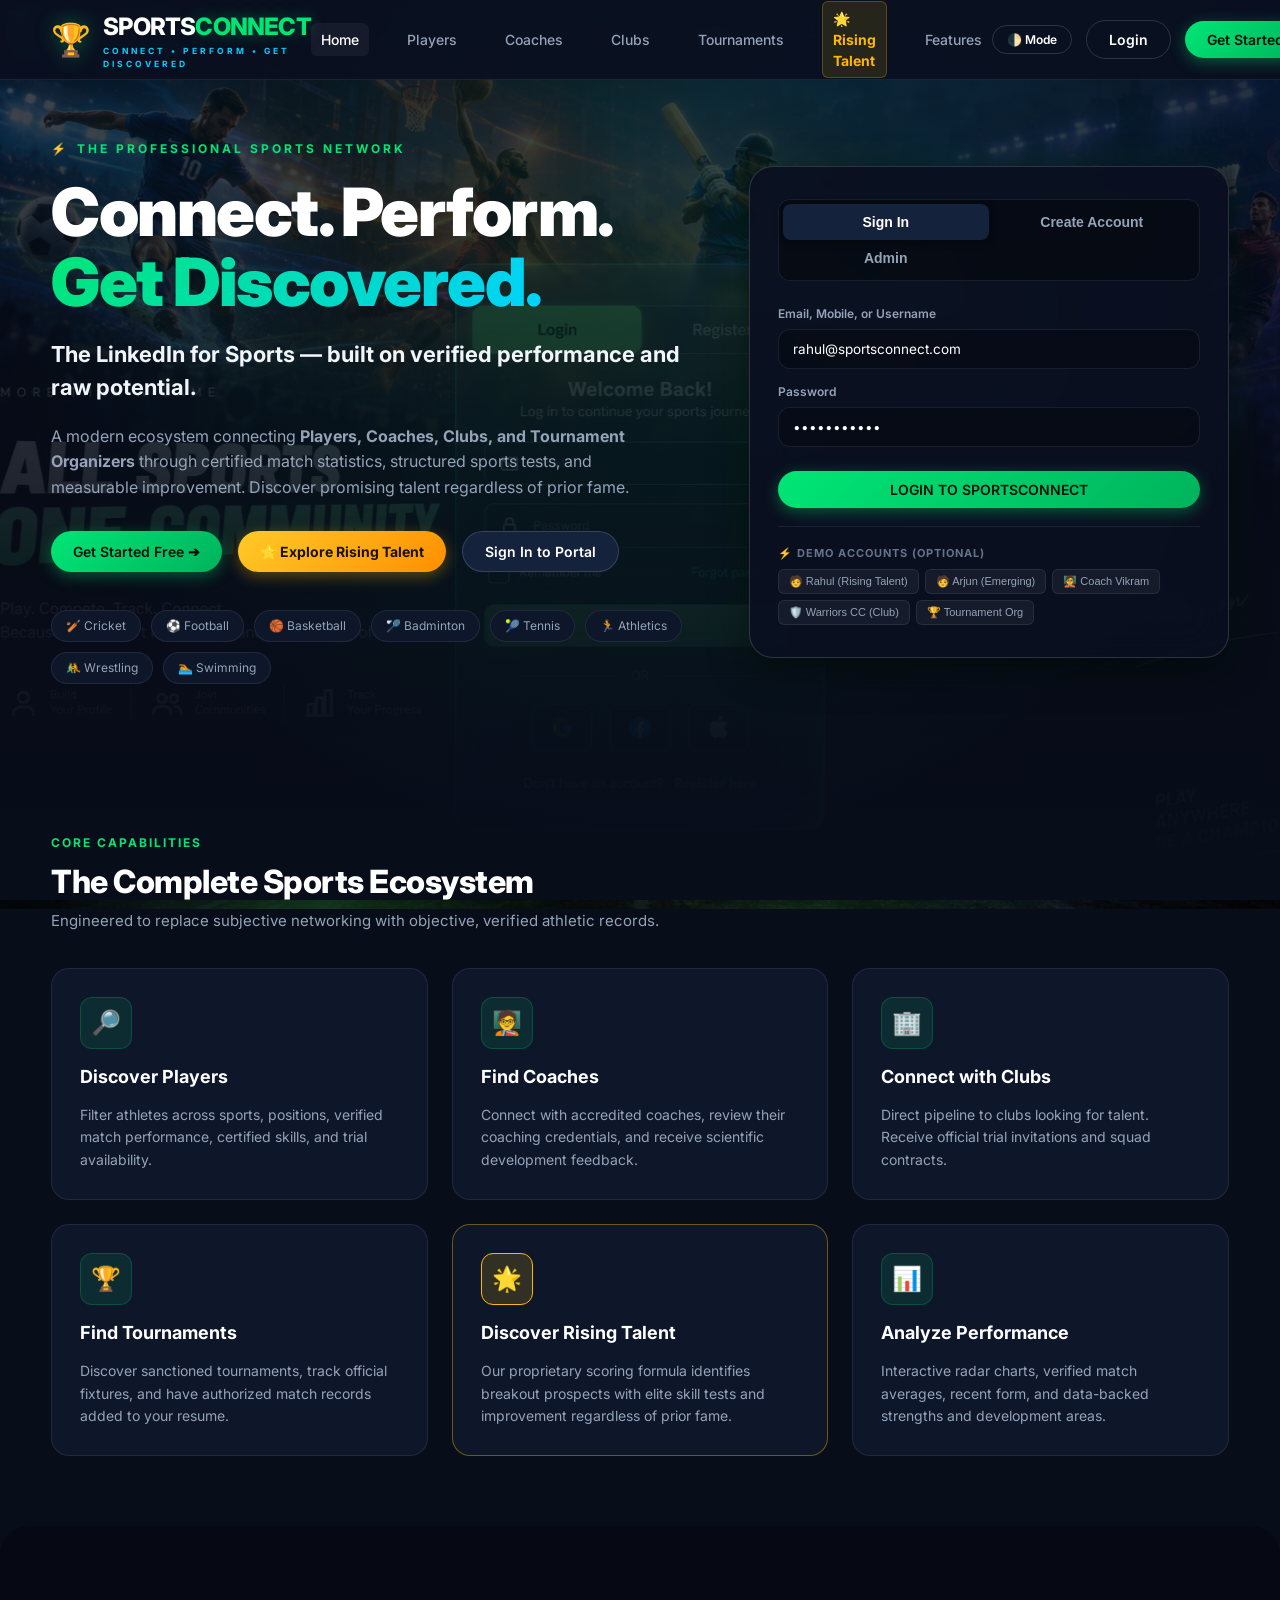
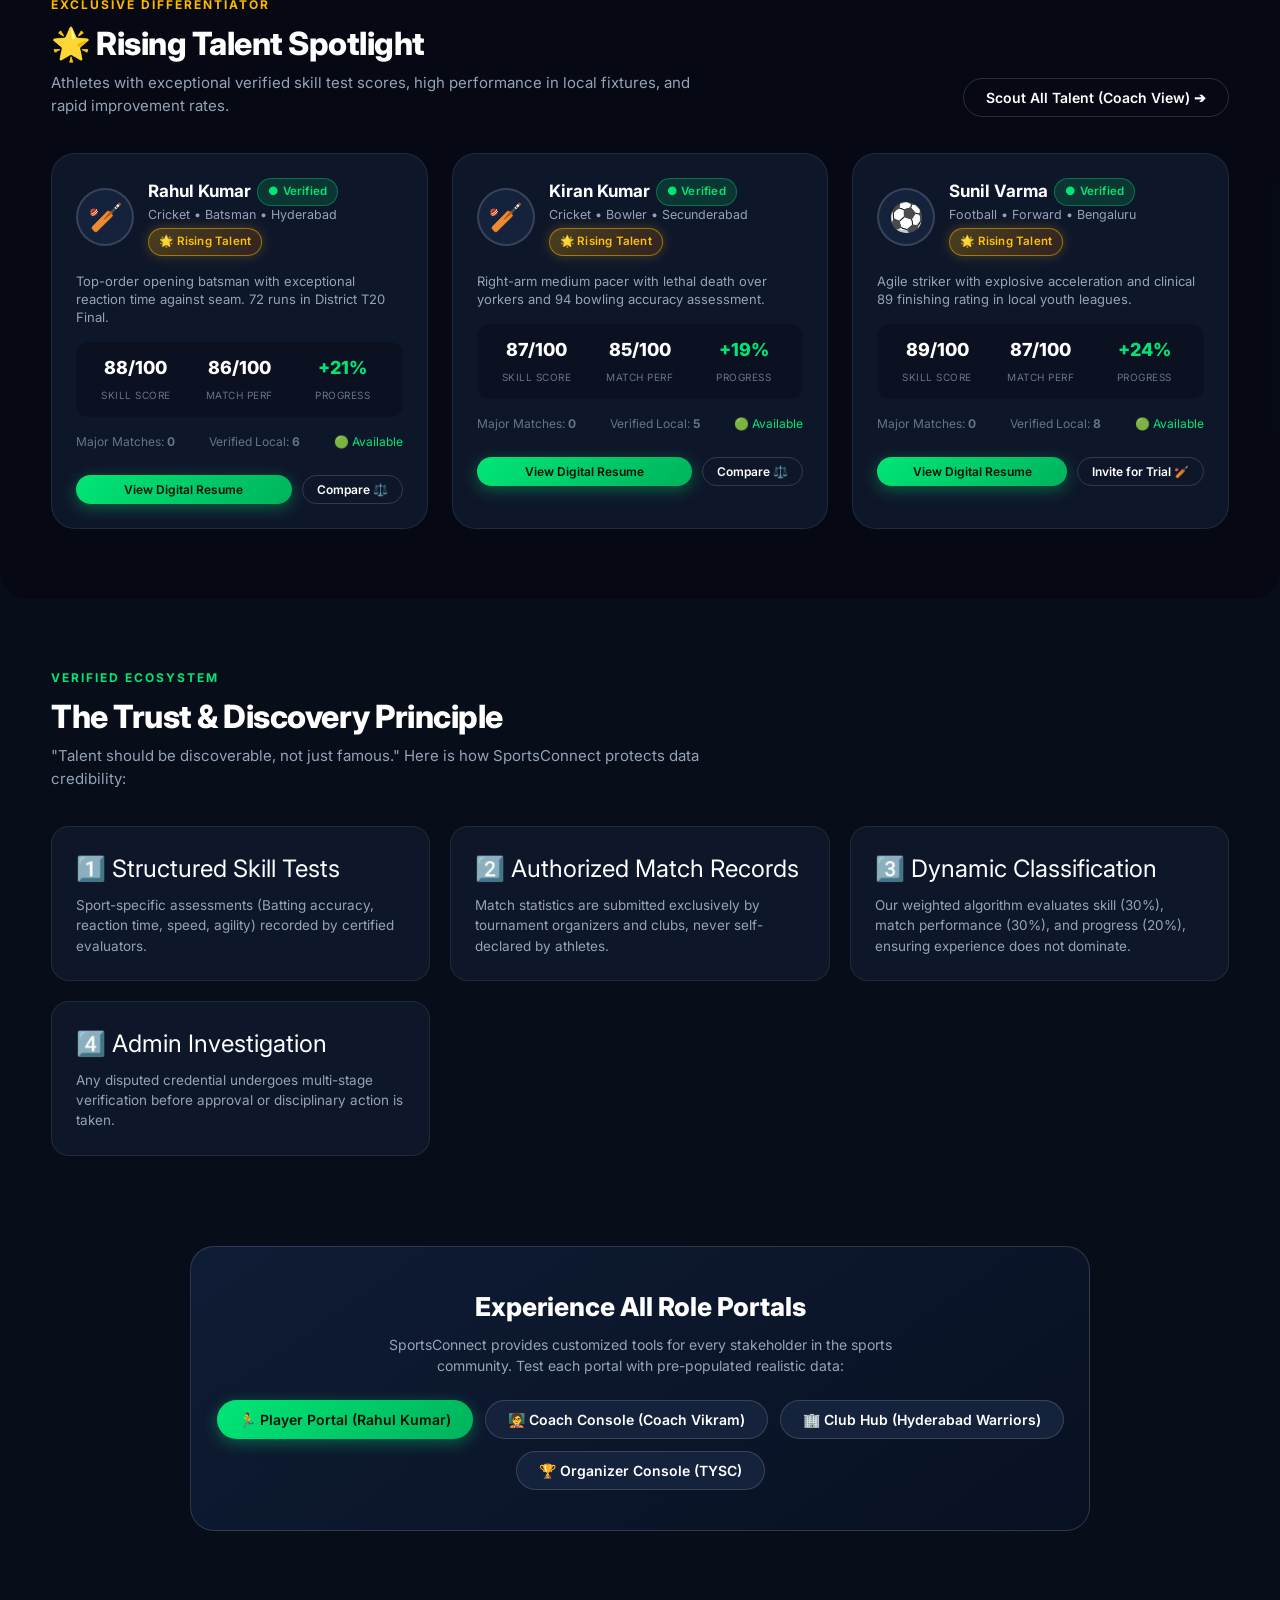
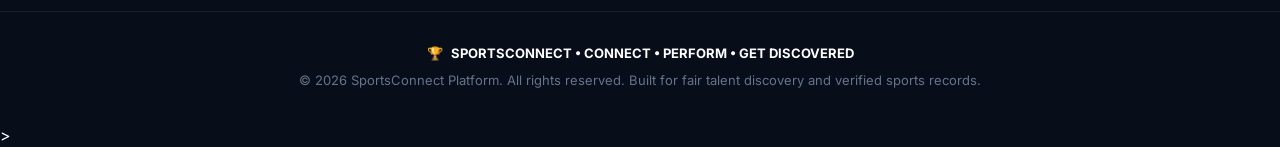
==== index.html @ 30b39901 "Initial SConnect project sync" ====
<!DOCTYPE html>
<html lang="en">
<head>
  <meta charset="UTF-8">
  <meta name="viewport" content="width=device-width, initial-scale=1.0">
  <title>SportsConnect | The LinkedIn for Sports — Connect. Perform. Get Discovered.</title>
  <link rel="preconnect" href="https://fonts.googleapis.com">
  <link rel="preconnect" href="https://fonts.gstatic.com" crossorigin>
  <link href="https://fonts.googleapis.com/css2?family=Inter:wght@400;500;600;700;800;900&display=swap" rel="stylesheet">
  <link rel="stylesheet" href="style.css">
</head>
<body>

  <!-- Dynamic Stadium Backdrop -->
  <div class="page-bg"></div>
  <div class="bg-overlay"></div>

  <!-- Top Navigation Bar -->
  <header class="navbar">
    <a class="brand" href="#home">
      <div class="brand-icon">🏆</div>
      <div>
        <div class="brand-name">SPORTS<span>CONNECT</span></div>
        <div class="brand-tagline">Connect • Perform • Get Discovered</div>
      </div>
    </a>

    <nav class="main-nav">
      <a href="#home" class="active">Home</a>
      <a href="discover.html?tab=players">Players</a>
      <a href="discover.html?tab=coaches">Coaches</a>
      <a href="discover.html?tab=clubs">Clubs</a>
      <a href="discover.html?tab=tournaments">Tournaments</a>
      <a href="discover.html?tab=rising" class="highlight">🌟 Rising Talent</a>
      <a href="#features">Features</a>
    </nav>

    <div class="nav-actions">
      <button class="btn btn-outline btn-sm" onclick="UIController.toggleTheme()" title="Toggle Dark/Light Mode">🌓 Mode</button>
      <button class="btn btn-outline" onclick="openAuthModal('login')">Login</button>
      <button class="btn btn-primary" onclick="openAuthModal('register')">Get Started</button>
    </div>
  </header>

  <!-- Hero Section -->
  <main id="home">
    <div class="hero-container">
      <div class="hero-content">
        <div class="hero-eyebrow">
          <span>⚡</span> THE PROFESSIONAL SPORTS NETWORK
        </div>

        <h1 class="hero-title">
          Connect. Perform.<br>
          <span class="accent">Get Discovered.</span>
        </h1>

        <div class="hero-tagline">
          The LinkedIn for Sports — built on verified performance and raw potential.
        </div>

        <p class="hero-description">
          A modern ecosystem connecting <b>Players, Coaches, Clubs, and Tournament Organizers</b> through certified match statistics, structured sports tests, and measurable improvement. 
          Discover promising talent regardless of prior fame.
        </p>

        <div class="hero-actions">
          <button class="btn btn-primary" onclick="openAuthModal('register')">
            Get Started Free ➔
          </button>
          <a href="#rising-talent" class="btn btn-gold">
            🌟 Explore Rising Talent
          </a>
          <button class="btn btn-secondary" onclick="openAuthModal('login')">
            Sign In to Portal
          </button>
        </div>

        <div class="sports-ticker">
          <span class="sport-pill">🏏 Cricket</span>
          <span class="sport-pill">⚽ Football</span>
          <span class="sport-pill">🏀 Basketball</span>
          <span class="sport-pill">🏸 Badminton</span>
          <span class="sport-pill">🎾 Tennis</span>
          <span class="sport-pill">🏃 Athletics</span>
          <span class="sport-pill">🤼 Wrestling</span>
          <span class="sport-pill">🏊 Swimming</span>
        </div>
      </div>

      <!-- Hero Interactive Card (Fast Access & Auth) -->
      <div class="auth-box" id="heroAuthCard">
        <div class="auth-tabs">
          <button id="tabLogin" class="auth-tab active" onclick="switchLandingTab('login')">Sign In</button>
          <button id="tabRegister" class="auth-tab" onclick="switchLandingTab('register')">Create Account</button>
          <button id="tabAdmin" class="auth-tab" onclick="switchLandingTab('admin')">Admin</button>
        </div>

        <!-- Login Form -->
        <div id="landingLoginView">
          <div class="form-group">
            <label class="form-label">Email, Mobile, or Username</label>
            <input id="loginIdent" class="form-input" placeholder="e.g. rahul@sportsconnect.com" value="rahul@sportsconnect.com">
          </div>
          <div class="form-group">
            <label class="form-label">Password</label>
            <input id="loginPass" type="password" class="form-input" placeholder="••••••••" value="password123">
          </div>

          <button class="btn btn-primary" style="width:100%; margin-top:10px;" onclick="handleLandingLogin()">
            LOGIN TO SPORTSCONNECT
          </button>

          <div class="quick-login-pills">
            <div class="quick-title">⚡ Demo Accounts (optional)</div>
            <div class="demo-pill-row">
              <button class="demo-pill" onclick="SessionManager.switchDemoUser('player1')">🧑 Rahul (Rising Talent)</button>
              <button class="demo-pill" onclick="SessionManager.switchDemoUser('player2')">🧑 Arjun (Emerging)</button>
              <button class="demo-pill" onclick="SessionManager.switchDemoUser('coach')">🧑‍🏫 Coach Vikram</button>
              <button class="demo-pill" onclick="SessionManager.switchDemoUser('club')">🛡️ Warriors CC (Club)</button>
              <button class="demo-pill" onclick="SessionManager.switchDemoUser('organizer')">🏆 Tournament Org</button>
            </div>
          </div>
        </div>

        <!-- Admin Login Form -->
        <div id="landingAdminView" style="display:none;">
          <div class="quick-title" style="margin-bottom:8px;">🔐 ADMINISTRATOR LOGIN</div>
          <div class="form-group">
            <label class="form-label">Admin Username</label>
            <input id="adminIdent" class="form-input" placeholder="Admin username" autocomplete="username">
          </div>
          <div class="form-group">
            <label class="form-label">Admin Password</label>
            <input id="adminPass" type="password" class="form-input" placeholder="Admin password" autocomplete="current-password">
          </div>
          <button class="btn btn-primary" style="width:100%; margin-top:10px;" onclick="handleLandingAdminLogin()">
            LOGIN AS ADMIN
          </button>
          <p style="font-size:12px;color:var(--text-muted);margin-top:10px;">Admin access is restricted to the authorized administrator account.</p>
        </div>

        <!-- Registration Form -->
        <div id="landingRegisterView" style="display:none;">
          <div class="quick-title" style="margin-bottom:8px;">SELECT ACCOUNT TYPE</div>
          <div class="role-select-grid">
            <button class="role-btn selected" id="roleBtnPlayer" onclick="selectRole('Player')"><span class="icon">🏃</span><div><b>Player</b><small>Get Discovered</small></div></button>
            <button class="role-btn" id="roleBtnCoach" onclick="selectRole('Coach')"><span class="icon">🧑‍🏫</span><div><b>Coach</b><small>Scout & Train</small></div></button>
            <button class="role-btn" id="roleBtnOrganizer" onclick="selectRole('Organizer')"><span class="icon">🏆</span><div><b>Organizer</b><small>Host & Verify</small></div></button>
            <button class="role-btn" id="roleBtnReferee" onclick="selectRole('Referee')"><span class="icon">🧑‍⚖️</span><div><b>Referee</b><small>Manage Games</small></div></button>
          </div>
          <div class="form-group"><label class="form-label">Full Name</label><input id="regName" class="form-input" placeholder="Full name" required></div>
          <div style="display:grid;grid-template-columns:1fr 1fr;gap:10px;">
            <div class="form-group"><label class="form-label">Username</label><input id="regUsername" class="form-input" placeholder="Choose username" required></div>
            <div class="form-group"><label class="form-label">Phone</label><input id="regPhone" class="form-input" placeholder="Phone number" required></div>
          </div>
          <div style="display:grid;grid-template-columns:1fr 1fr;gap:10px;">
            <div class="form-group"><label class="form-label">Email</label><input id="regEmail" type="email" class="form-input" placeholder="Email address" required></div>
            <div class="form-group"><label class="form-label">Password</label><input id="regPassword" type="password" class="form-input" placeholder="Create password" minlength="6" required></div>
          </div>
          <div id="registrationRoleDetails"></div>
          <button class="btn btn-primary" style="width:100%;margin-top:10px;" onclick="handleLandingRegister()">CREATE SPORTSCONNECT ACCOUNT</button>
        </div>
      </div>
    </div>
  </main>



  <!-- Single-page authenticated application -->
  <section id="indexApp" class="section" style="display:none; padding-top:110px; min-height:80vh;">
    <div class="section-header">
      <div>
        <div class="section-tag">SPORTSCONNECT PORTAL</div>
        <h2 class="section-title" id="indexAppTitle">Welcome</h2>
        <p class="section-subtitle" id="indexAppSubtitle">Your account dashboard.</p>
      </div>
      <button class="btn btn-outline" onclick="SessionManager.logout()">Logout</button>
    </div>
    <div id="indexUserCard" class="feature-card" style="margin-bottom:18px;"></div>
    <div id="indexRoleNav" class="features-grid"></div>
    <div id="indexRoleContent" style="margin-top:18px;"></div>
  </section>

  <!-- Key Features Section -->
  <section id="features" class="section">
    <div class="section-header">
      <div>
        <div class="section-tag">CORE CAPABILITIES</div>
        <h2 class="section-title">The Complete Sports Ecosystem</h2>
        <p class="section-subtitle">
          Engineered to replace subjective networking with objective, verified athletic records.
        </p>
      </div>
    </div>

    <div class="features-grid">
      <div class="feature-card">
        <div class="feature-icon-wrapper">🔎</div>
        <h3>Discover Players</h3>
        <p>Filter athletes across sports, positions, verified match performance, certified skills, and trial availability.</p>
      </div>
      <div class="feature-card">
        <div class="feature-icon-wrapper">🧑‍🏫</div>
        <h3>Find Coaches</h3>
        <p>Connect with accredited coaches, review their coaching credentials, and receive scientific development feedback.</p>
      </div>
      <div class="feature-card">
        <div class="feature-icon-wrapper">🏢</div>
        <h3>Connect with Clubs</h3>
        <p>Direct pipeline to clubs looking for talent. Receive official trial invitations and squad contracts.</p>
      </div>
      <div class="feature-card">
        <div class="feature-icon-wrapper">🏆</div>
        <h3>Find Tournaments</h3>
        <p>Discover sanctioned tournaments, track official fixtures, and have authorized match records added to your resume.</p>
      </div>
      <div class="feature-card" style="border-color: rgba(255, 184, 0, 0.4);">
        <div class="feature-icon-wrapper" style="background: rgba(255, 184, 0, 0.15); color: var(--gold); border-color: var(--gold);">🌟</div>
        <h3>Discover Rising Talent</h3>
        <p>Our proprietary scoring formula identifies breakout prospects with elite skill tests and improvement regardless of prior fame.</p>
      </div>
      <div class="feature-card">
        <div class="feature-icon-wrapper">📊</div>
        <h3>Analyze Performance</h3>
        <p>Interactive radar charts, verified match averages, recent form, and data-backed strengths and development areas.</p>
      </div>
    </div>
  </section>

  <!-- 🌟 Rising Talent Spotlight Section -->
  <section id="rising-talent" class="section" style="background: rgba(0, 0, 0, 0.25); border-radius: 28px;">
    <div class="section-header">
      <div>
        <div class="section-tag" style="color:var(--gold);">EXCLUSIVE DIFFERENTIATOR</div>
        <h2 class="section-title">🌟 Rising Talent Spotlight</h2>
        <p class="section-subtitle">
          Athletes with exceptional verified skill test scores, high performance in local fixtures, and rapid improvement rates.
        </p>
      </div>
      <div>
        <button class="btn btn-outline" onclick="SessionManager.switchDemoUser('coach')">
          Scout All Talent (Coach View) ➔
        </button>
      </div>
    </div>

    <div class="talent-grid">
      <!-- Player 1: Rahul Kumar -->
      <div class="talent-card">
        <div class="talent-header">
          <div class="talent-avatar">🏏</div>
          <div class="talent-meta">
            <h4>Rahul Kumar <span class="badge badge-verified">● Verified</span></h4>
            <div class="talent-subtitle">Cricket • Batsman • Hyderabad</div>
            <div class="badge badge-rising" style="margin-top:4px;">🌟 Rising Talent</div>
          </div>
        </div>

        <p style="font-size:13px; color:var(--text-secondary); line-height:1.4;">
          Top-order opening batsman with exceptional reaction time against seam. 72 runs in District T20 Final.
        </p>

        <div class="talent-metrics-row">
          <div class="metric-box">
            <strong>88/100</strong>
            <small>Skill Score</small>
          </div>
          <div class="metric-box">
            <strong>86/100</strong>
            <small>Match Perf</small>
          </div>
          <div class="metric-box">
            <strong class="progress-up">+21%</strong>
            <small>Progress</small>
          </div>
        </div>

        <div style="font-size:12px; color:var(--text-muted); display:flex; justify-content:space-between;">
          <span>Major Matches: <b>0</b></span>
          <span>Verified Local: <b>6</b></span>
          <span style="color:var(--primary);">🟢 Available</span>
        </div>

        <div style="display:flex; gap:10px; margin-top:8px;">
          <button class="btn btn-primary btn-sm" style="flex:1;" onclick="SessionManager.switchDemoUser('player1')">
            View Digital Resume
          </button>
          <button class="btn btn-outline btn-sm" onclick="UIController.openComparisonModal(DEMO_USERS.player1, DEMO_USERS.player2)">
            Compare ⚖️
          </button>
        </div>
      </div>

      <!-- Player 2: Kiran Kumar -->
      <div class="talent-card">
        <div class="talent-header">
          <div class="talent-avatar">🏏</div>
          <div class="talent-meta">
            <h4>Kiran Kumar <span class="badge badge-verified">● Verified</span></h4>
            <div class="talent-subtitle">Cricket • Bowler • Secunderabad</div>
            <div class="badge badge-rising" style="margin-top:4px;">🌟 Rising Talent</div>
          </div>
        </div>

        <p style="font-size:13px; color:var(--text-secondary); line-height:1.4;">
          Right-arm medium pacer with lethal death over yorkers and 94 bowling accuracy assessment.
        </p>

        <div class="talent-metrics-row">
          <div class="metric-box">
            <strong>87/100</strong>
            <small>Skill Score</small>
          </div>
          <div class="metric-box">
            <strong>85/100</strong>
            <small>Match Perf</small>
          </div>
          <div class="metric-box">
            <strong class="progress-up">+19%</strong>
            <small>Progress</small>
          </div>
        </div>

        <div style="font-size:12px; color:var(--text-muted); display:flex; justify-content:space-between;">
          <span>Major Matches: <b>0</b></span>
          <span>Verified Local: <b>5</b></span>
          <span style="color:var(--primary);">🟢 Available</span>
        </div>

        <div style="display:flex; gap:10px; margin-top:8px;">
          <button class="btn btn-primary btn-sm" style="flex:1;" onclick="SessionManager.switchDemoUser('player3')">
            View Digital Resume
          </button>
          <button class="btn btn-outline btn-sm" onclick="UIController.openComparisonModal(DEMO_USERS.player1, DEMO_USERS.player3)">
            Compare ⚖️
          </button>
        </div>
      </div>

      <!-- Player 3: Sunil Varma -->
      <div class="talent-card">
        <div class="talent-header">
          <div class="talent-avatar">⚽</div>
          <div class="talent-meta">
            <h4>Sunil Varma <span class="badge badge-verified">● Verified</span></h4>
            <div class="talent-subtitle">Football • Forward • Bengaluru</div>
            <div class="badge badge-rising" style="margin-top:4px;">🌟 Rising Talent</div>
          </div>
        </div>

        <p style="font-size:13px; color:var(--text-secondary); line-height:1.4;">
          Agile striker with explosive acceleration and clinical 89 finishing rating in local youth leagues.
        </p>

        <div class="talent-metrics-row">
          <div class="metric-box">
            <strong>89/100</strong>
            <small>Skill Score</small>
          </div>
          <div class="metric-box">
            <strong>87/100</strong>
            <small>Match Perf</small>
          </div>
          <div class="metric-box">
            <strong class="progress-up">+24%</strong>
            <small>Progress</small>
          </div>
        </div>

        <div style="font-size:12px; color:var(--text-muted); display:flex; justify-content:space-between;">
          <span>Major Matches: <b>0</b></span>
          <span>Verified Local: <b>8</b></span>
          <span style="color:var(--primary);">🟢 Available</span>
        </div>

        <div style="display:flex; gap:10px; margin-top:8px;">
          <button class="btn btn-primary btn-sm" style="flex:1;" onclick="UIController.showToast('Demo profile for Sunil loaded.')">
            View Digital Resume
          </button>
          <button class="btn btn-outline btn-sm" onclick="UIController.showToast('Trial invite created for Sunil.')">
            Invite for Trial 🏏
          </button>
        </div>
      </div>
    </div>
  </section>

  <!-- How It Works Section -->
  <section id="how-it-works" class="section">
    <div class="section-header">
      <div>
        <div class="section-tag">VERIFIED ECOSYSTEM</div>
        <h2 class="section-title">The Trust & Discovery Principle</h2>
        <p class="section-subtitle">
          "Talent should be discoverable, not just famous." Here is how SportsConnect protects data credibility:
        </p>
      </div>
    </div>

    <div style="display:grid; grid-template-columns:repeat(auto-fit, minmax(280px, 1fr)); gap:20px;">
      <div style="background:var(--bg-surface); padding:24px; border-radius:var(--radius-lg); border:1px solid var(--border-subtle);">
        <div style="font-size:24px; margin-bottom:8px;">1️⃣ Structured Skill Tests</div>
        <p style="font-size:13.5px; color:var(--text-secondary);">
          Sport-specific assessments (Batting accuracy, reaction time, speed, agility) recorded by certified evaluators.
        </p>
      </div>
      <div style="background:var(--bg-surface); padding:24px; border-radius:var(--radius-lg); border:1px solid var(--border-subtle);">
        <div style="font-size:24px; margin-bottom:8px;">2️⃣ Authorized Match Records</div>
        <p style="font-size:13.5px; color:var(--text-secondary);">
          Match statistics are submitted exclusively by tournament organizers and clubs, never self-declared by athletes.
        </p>
      </div>
      <div style="background:var(--bg-surface); padding:24px; border-radius:var(--radius-lg); border:1px solid var(--border-subtle);">
        <div style="font-size:24px; margin-bottom:8px;">3️⃣ Dynamic Classification</div>
        <p style="font-size:13.5px; color:var(--text-secondary);">
          Our weighted algorithm evaluates skill (30%), match performance (30%), and progress (20%), ensuring experience does not dominate.
        </p>
      </div>
      <div style="background:var(--bg-surface); padding:24px; border-radius:var(--radius-lg); border:1px solid var(--border-subtle);">
        <div style="font-size:24px; margin-bottom:8px;">4️⃣ Admin Investigation</div>
        <p style="font-size:13.5px; color:var(--text-secondary);">
          Any disputed credential undergoes multi-stage verification before approval or disciplinary action is taken.
        </p>
      </div>
    </div>
  </section>

  <!-- Demo Access Panel -->
  <section id="demo-access" class="section" style="text-align:center; padding-top:20px; padding-bottom:80px;">
    <div style="background:linear-gradient(145deg, #0f1c35, #081122); border:1px solid var(--border-medium); border-radius:var(--radius-xl); padding:40px 24px; max-width:900px; margin:0 auto;">
      <h3 style="font-size:26px; font-weight:800; margin-bottom:8px;">Experience All Role Portals</h3>
      <p style="color:var(--text-secondary); max-width:580px; margin:0 auto 24px; font-size:14px;">
        SportsConnect provides customized tools for every stakeholder in the sports community. Test each portal with pre-populated realistic data:
      </p>

      <div style="display:flex; flex-wrap:wrap; justify-content:center; gap:12px;">
        <button class="btn btn-primary" onclick="SessionManager.switchDemoUser('player1')">
          🏃 Player Portal (Rahul Kumar)
        </button>
        <button class="btn btn-secondary" onclick="SessionManager.switchDemoUser('coach')">
          🧑‍🏫 Coach Console (Coach Vikram)
        </button>
        <button class="btn btn-secondary" onclick="SessionManager.switchDemoUser('club')">
          🏢 Club Hub (Hyderabad Warriors)
        </button>
        <button class="btn btn-secondary" onclick="SessionManager.switchDemoUser('organizer')">
          🏆 Organizer Console (TYSC)
        </button>
      </div>
    </div>
  </section>

  <footer style="border-top:1px solid var(--border-subtle); padding:32px 4%; text-align:center; color:var(--text-muted); font-size:13px;">
    <div style="display:flex; align-items:center; justify-content:center; gap:8px; margin-bottom:8px; font-weight:700; color:var(--text-primary);">
      <span>🏆</span> SPORTSCONNECT &bull; CONNECT &bull; PERFORM &bull; GET DISCOVERED
    </div>
    &copy; 2026 SportsConnect Platform. All rights reserved. Built for fair talent discovery and verified sports records.
  </footer>

  <!-- Scripts -->
  <script src="app.js"></script>
  <script>
    let selectedRegRole = 'Player';
    function switchLandingTab(tab) {
      document.getElementById('tabLogin').classList.toggle('active', tab === 'login');
      document.getElementById('tabRegister').classList.toggle('active', tab === 'register');
      document.getElementById('tabAdmin').classList.toggle('active', tab === 'admin');
      document.getElementById('landingLoginView').style.display = tab === 'login' ? 'block' : 'none';
      document.getElementById('landingRegisterView').style.display = tab === 'register' ? 'block' : 'none';
      document.getElementById('landingAdminView').style.display = tab === 'admin' ? 'block' : 'none';
      if (tab === 'register') selectRole(selectedRegRole);
    }
    async function handleLandingAdminLogin() {
      const id = document.getElementById('adminIdent').value.trim();
      const pass = document.getElementById('adminPass').value;
      if (!id || !pass) { UIController.showToast('Enter Admin username and password.','info'); return; }
      if (id.toLowerCase() !== 'admin_123') { UIController.showToast('Invalid Admin credentials.','info'); return; }
      const res = await DataService.login(id, pass);
      if (res.success && res.user && res.user.role === 'Admin') {
        SessionManager.setUser(res.user);
        UIController.showToast('Admin signed in successfully.');
        showIndexDashboard(res.user);
      } else {
        UIController.showToast(res.error || 'Invalid Admin credentials.','info');
      }
    }
    async function handleLandingLogin() {
      const id=document.getElementById('loginIdent').value.trim(), pass=document.getElementById('loginPass').value.trim();
      const res=await DataService.login(id,pass);
      if(res.success&&res.user){SessionManager.setUser(res.user);UIController.showToast('Signed in successfully as '+res.user.full_name);setTimeout(()=>SessionManager.redirectForRole(res.user.role),300);}
      else if(res.account_exists===false&&id.includes('@')){switchLandingTab('register');document.getElementById('regEmail').value=id.toLowerCase();UIController.showToast('No account found. Create a new SportsConnect account.','info');}
      else UIController.showToast(res.error||'Login failed','info');
    }
    function openAuthModal(mode){switchLandingTab(mode);document.getElementById('heroAuthCard').scrollIntoView({behavior:'smooth',block:'center'});}

    function showIndexDashboard(user) {
      const app=document.getElementById('indexApp');
      if(!app || !user) return;
      const role=String(user.role||'Player');
      const name=user.full_name||user.name||user.username||'SportHub Member';
      const username=user.username ? '@'+user.username : '';
      document.getElementById('indexAppTitle').textContent=`Welcome, ${name}`;
      document.getElementById('indexAppSubtitle').textContent=`${role} Portal ${username ? '• '+username : ''}`;
      document.getElementById('indexUserCard').innerHTML=`<div style="display:flex;justify-content:space-between;gap:20px;align-items:center;flex-wrap:wrap"><div><div class="section-tag">SIGNED IN ACCOUNT</div><h3 style="font-size:24px;margin:4px 0">${escapeIndex(name)}</h3><p style="margin:0;color:var(--text-secondary)">${escapeIndex(username)} ${user.email?'• '+escapeIndex(user.email):''}</p></div><div class="badge badge-verified">${escapeIndex(role)}</div></div>`;
      const modules={
        Player:[['My Matches','View upcoming games, history and results','📅'],['Performance','Track verified match stats and progress','📈'],['Achievements','Certificates, tests and milestones','🏅'],['Trials','Find and manage trial applications','🎯'],['Network','Messages, connections and discovery','💬'],['Profile','Keep your sports resume updated','👤']],
        Coach:[['Players','Search and scout registered players','🔎'],['Teams','Manage squad and player development','👥'],['Training','Plan sessions and coaching work','🏋️'],['Performance','Review player statistics and progress','📊'],['Trials','Invite and manage trial applicants','🎯'],['Messages','Communicate with players and clubs','💬']],
        Organizer:[['Tournaments','Create and manage competitions','🏆'],['Fixtures','Build schedules and match fixtures','🗓️'],['Teams','Manage registered participants','👥'],['Results','Record results and standings','📋'],['Events','Manage sports events and venues','📍'],['Verification','Review match and participant records','✅']],
        Referee:[['Assigned Matches','View games assigned to you','⚖️'],['Match Details','Open match information and teams','📋'],['Score Entry','Record scores and match outcomes','📝'],['Confirm Result','Submit official result confirmation','✅'],['History','Review completed matches','🕘'],['Profile','Manage official credentials','👤']],
        Club:[['Recruitment','Discover players and rising talent','🔎'],['Squad','Manage club players','👥'],['Trials','Run trials and applications','🎯'],['Matches','Manage club fixtures and results','⚽'],['Analytics','Review squad performance','📊'],['Messages','Communicate with talent','💬']],
        Admin:[['Users','Manage registered platform users','👥'],['Reports','Review reported content and cases','🚨'],['Moderation','Maintain platform integrity','🛡️'],['Sports Records','Review verified platform data','📋'],['Notifications','Platform alerts and actions','🔔'],['Administration','Protected system controls','⚙️']]
      };
      const items=modules[role]||modules.Player;
      document.getElementById('indexRoleNav').innerHTML=items.map((m,i)=>`<button class="feature-card" style="text-align:left;cursor:pointer;border:1px solid var(--border-color);" onclick="openIndexModule('${role}',${i})"><div class="feature-icon-wrapper">${m[2]}</div><h3>${m[0]}</h3><p>${m[1]}</p></button>`).join('');
      document.getElementById('indexRoleContent').innerHTML=`<div class="feature-card"><div class="section-tag">${escapeIndex(role)} WORKSPACE</div><h3 id="indexModuleTitle">Choose a module above</h3><p id="indexModuleText">All authenticated role features now start from index.html. The same logged-in account identity is used throughout this workspace.</p></div>`;
      app.style.display='block';
      document.getElementById('home').style.display='none';
      const features=document.getElementById('features'); if(features) features.style.display='none';
      const footer=document.querySelector('footer'); if(footer) footer.style.display='none';
      window.scrollTo({top:0,behavior:'smooth'});
    }
    function openIndexModule(role,index){
      const modules={Player:['My Matches','Performance','Achievements','Trials','Network','Profile'],Coach:['Players','Teams','Training','Performance','Trials','Messages'],Organizer:['Tournaments','Fixtures','Teams','Results','Events','Verification'],Referee:['Assigned Matches','Match Details','Score Entry','Confirm Result','History','Profile'],Club:['Recruitment','Squad','Trials','Matches','Analytics','Messages'],Admin:['Users','Reports','Moderation','Sports Records','Notifications','Administration']};
      const title=(modules[role]||modules.Player)[index]||'Module';
      document.getElementById('indexModuleTitle').textContent=title;
      document.getElementById('indexModuleText').textContent=`${title} is opened from the ${role} workspace. This single-page shell is ready to connect each module to the backend APIs without changing the account identity or leaving index.html.`;
    }
    function escapeIndex(v){return String(v??'').replace(/[&<>'"]/g,c=>({'&':'&amp;','<':'&lt;','>':'&gt;',"'":'&#39;','"':'&quot;'}[c]));}
    document.addEventListener('DOMContentLoaded',()=>{
      const u=SessionManager.getUser&&SessionManager.getUser();
      if(u) showIndexDashboard(u);
    });
  </script>
>
</body>
</html>
---- style.css ----
/* ==========================================================================
   SportsConnect - "LinkedIn for Sports" Design System & Styling
   Theme: High-Performance Sports Obsidian & Neon Stadium Lights
   Supports: Dark / Light Themes, Responsive Grids, Modern Cards, Badges,
             Interactive Modals, Sports Test Radar & Progress Analytics
   ========================================================================== */

:root {
  --bg-primary: #080d1a;
  --bg-surface: #0e172a;
  --bg-surface-elevated: #15223c;
  --bg-glass: rgba(14, 23, 42, 0.75);
  --bg-glass-strong: rgba(10, 16, 32, 0.92);
  
  --primary: #00e676;
  --primary-glow: rgba(0, 230, 118, 0.35);
  --primary-dark: #00b35c;
  --cyan: #00d2ff;
  --cyan-glow: rgba(0, 210, 255, 0.3);
  --gold: #ffb800;
  --gold-glow: rgba(255, 184, 0, 0.35);
  --rose: #ff3366;
  --amber: #ff9800;
  
  --border-subtle: rgba(255, 255, 255, 0.08);
  --border-medium: rgba(255, 255, 255, 0.15);
  --border-focus: #00e676;
  
  --text-primary: #ffffff;
  --text-secondary: #94a3b8;
  --text-muted: #64748b;
  --text-on-primary: #041208;
  
  --shadow-sm: 0 2px 8px rgba(0, 0, 0, 0.35);
  --shadow-md: 0 6px 20px rgba(0, 0, 0, 0.45);
  --shadow-lg: 0 12px 36px rgba(0, 0, 0, 0.6);
  --shadow-glow: 0 0 25px var(--primary-glow);
  
  --radius-sm: 6px;
  --radius-md: 12px;
  --radius-lg: 18px;
  --radius-xl: 24px;
  --radius-full: 9999px;
  
  --transition-fast: 0.18s ease;
  --transition-normal: 0.28s ease;
}

[data-theme="light"] {
  --bg-primary: #f1f5f9;
  --bg-surface: #ffffff;
  --bg-surface-elevated: #f8fafc;
  --bg-glass: rgba(255, 255, 255, 0.88);
  --bg-glass-strong: rgba(255, 255, 255, 0.96);
  
  --primary: #00a854;
  --primary-glow: rgba(0, 168, 84, 0.2);
  --border-subtle: rgba(0, 0, 0, 0.08);
  --border-medium: rgba(0, 0, 0, 0.14);
  
  --text-primary: #0f172a;
  --text-secondary: #475569;
  --text-muted: #94a3b8;
  --text-on-primary: #ffffff;
}

/* Reset & Base */
* { box-sizing: border-box; margin: 0; padding: 0; }
html { scroll-behavior: smooth; }
body {
  font-family: 'Inter', -apple-system, BlinkMacSystemFont, 'Segoe UI', Roboto, sans-serif;
  background-color: var(--bg-primary);
  color: var(--text-primary);
  line-height: 1.5;
  overflow-x: hidden;
  min-height: 100vh;
}

/* Dynamic Stadium Background */
.page-bg {
  position: fixed;
  inset: 0;
  background: url("sports-background.png") center top / cover no-repeat;
  z-index: -3;
  transform: scale(1.02);
  filter: brightness(0.65) saturate(1.15);
  animation: stadiumBreathe 18s ease-in-out infinite alternate;
}
.bg-overlay {
  position: fixed;
  inset: 0;
  background: radial-gradient(circle at 50% 20%, rgba(0, 230, 118, 0.08), transparent 70%),
              linear-gradient(180deg, rgba(8, 13, 26, 0.6) 0%, rgba(8, 13, 26, 0.94) 75%, #080d1a 100%);
  z-index: -2;
}
@keyframes stadiumBreathe {
  from { transform: scale(1.02); }
  to { transform: scale(1.06) translateY(-5px); }
}

/* ==========================================================================
   Header & Navigation
   ========================================================================== */
.navbar {
  height: 80px;
  padding: 0 4%;
  display: flex;
  align-items: center;
  justify-content: space-between;
  position: sticky;
  top: 0;
  z-index: 100;
  background: var(--bg-glass-strong);
  backdrop-filter: blur(16px);
  border-bottom: 1px solid var(--border-subtle);
  transition: var(--transition-normal);
}
.brand {
  display: flex;
  align-items: center;
  gap: 12px;
  text-decoration: none;
  color: var(--text-primary);
}
.brand-icon {
  font-size: 32px;
  filter: drop-shadow(0 0 10px var(--primary-glow));
}
.brand-name {
  font-size: 24px;
  font-weight: 800;
  letter-spacing: -0.8px;
}
.brand-name span {
  color: var(--primary);
  text-shadow: 0 0 16px var(--primary-glow);
}
.brand-tagline {
  font-size: 8.5px;
  letter-spacing: 3px;
  color: var(--cyan);
  font-weight: 700;
  text-transform: uppercase;
}

nav.main-nav {
  display: flex;
  align-items: center;
  gap: 28px;
}
nav.main-nav a {
  color: var(--text-secondary);
  text-decoration: none;
  font-size: 14px;
  font-weight: 500;
  padding: 6px 10px;
  border-radius: var(--radius-sm);
  transition: var(--transition-fast);
  display: flex;
  align-items: center;
  gap: 6px;
}
nav.main-nav a:hover, nav.main-nav a.active {
  color: #ffffff;
  background: rgba(255, 255, 255, 0.05);
}
nav.main-nav a.highlight {
  color: var(--gold);
  font-weight: 700;
  background: rgba(255, 184, 0, 0.12);
  border: 1px solid rgba(255, 184, 0, 0.25);
}

.nav-actions {
  display: flex;
  align-items: center;
  gap: 14px;
}

/* ==========================================================================
   Buttons & Pills
   ========================================================================== */
.btn {
  display: inline-flex;
  align-items: center;
  justify-content: center;
  gap: 8px;
  padding: 10px 22px;
  border-radius: var(--radius-full);
  font-size: 14px;
  font-weight: 600;
  font-family: inherit;
  cursor: pointer;
  border: none;
  text-decoration: none;
  transition: var(--transition-fast);
  white-space: nowrap;
}
.btn-primary {
  background: linear-gradient(135deg, var(--primary), var(--primary-dark));
  color: var(--text-on-primary);
  box-shadow: 0 4px 15px var(--primary-glow);
}
.btn-primary:hover {
  filter: brightness(1.12);
  transform: translateY(-2px);
  box-shadow: 0 6px 20px var(--primary-glow);
}
.btn-secondary {
  background: var(--bg-surface-elevated);
  color: var(--text-primary);
  border: 1px solid var(--border-medium);
}
.btn-secondary:hover {
  background: rgba(255, 255, 255, 0.1);
  border-color: var(--text-secondary);
}
.btn-outline {
  background: transparent;
  color: var(--text-primary);
  border: 1px solid var(--border-medium);
}
.btn-outline:hover {
  border-color: var(--primary);
  color: var(--primary);
  background: rgba(0, 230, 118, 0.05);
}
.btn-gold {
  background: linear-gradient(135deg, #ffca28, #ff8f00);
  color: #1a1200;
  font-weight: 700;
  box-shadow: 0 4px 15px var(--gold-glow);
}
.btn-gold:hover {
  filter: brightness(1.1);
  transform: translateY(-2px);
}
.btn-sm {
  padding: 6px 14px;
  font-size: 12px;
}
.btn-danger {
  background: rgba(255, 51, 102, 0.18);
  color: var(--rose);
  border: 1px solid rgba(255, 51, 102, 0.35);
}
.btn-danger:hover {
  background: var(--rose);
  color: #fff;
}

/* ==========================================================================
   Badges & Verification Chips
   ========================================================================== */
.badge {
  display: inline-flex;
  align-items: center;
  gap: 5px;
  padding: 4px 10px;
  border-radius: var(--radius-full);
  font-size: 11.5px;
  font-weight: 600;
  letter-spacing: 0.2px;
}
.badge-verified {
  background: rgba(0, 230, 118, 0.15);
  color: #00e676;
  border: 1px solid rgba(0, 230, 118, 0.35);
}
.badge-pending {
  background: rgba(255, 184, 0, 0.15);
  color: #ffb800;
  border: 1px solid rgba(255, 184, 0, 0.35);
}
.badge-rejected {
  background: rgba(255, 51, 102, 0.15);
  color: #ff3366;
  border: 1px solid rgba(255, 51, 102, 0.35);
}
.badge-rising {
  background: linear-gradient(135deg, rgba(255, 184, 0, 0.25), rgba(255, 107, 0, 0.15));
  color: #ffc107;
  border: 1px solid rgba(255, 184, 0, 0.5);
  box-shadow: 0 0 12px rgba(255, 184, 0, 0.25);
  animation: pulseGlow 3s infinite alternate;
}
.badge-emerging {
  background: rgba(0, 210, 255, 0.15);
  color: #00d2ff;
  border: 1px solid rgba(0, 210, 255, 0.35);
}
.badge-established {
  background: rgba(147, 51, 234, 0.18);
  color: #c084fc;
  border: 1px solid rgba(147, 51, 234, 0.35);
}
.badge-elite {
  background: linear-gradient(135deg, rgba(255, 215, 0, 0.3), rgba(255, 87, 34, 0.25));
  color: #ffd700;
  border: 1px solid #ffd700;
}
@keyframes pulseGlow {
  0% { box-shadow: 0 0 8px rgba(255, 184, 0, 0.2); }
  100% { box-shadow: 0 0 18px rgba(255, 184, 0, 0.45); }
}

/* ==========================================================================
   Hero Section (Landing Page)
   ========================================================================== */
.hero-container {
  max-width: 1400px;
  margin: 0 auto;
  padding: 60px 4% 80px;
  display: grid;
  grid-template-columns: 1.15fr 0.85fr;
  gap: 48px;
  align-items: center;
}
.hero-content {
  display: flex;
  flex-direction: column;
  gap: 20px;
}
.hero-eyebrow {
  display: inline-flex;
  align-items: center;
  gap: 8px;
  font-size: 12px;
  font-weight: 700;
  letter-spacing: 3px;
  text-transform: uppercase;
  color: var(--primary);
}
.hero-title {
  font-size: clamp(40px, 5.2vw, 68px);
  font-weight: 900;
  line-height: 1.05;
  letter-spacing: -1.5px;
}
.hero-title span.accent {
  background: linear-gradient(120deg, var(--primary) 0%, var(--cyan) 100%);
  -webkit-background-clip: text;
  -webkit-text-fill-color: transparent;
}
.hero-tagline {
  font-size: 22px;
  font-weight: 700;
  color: #f1f5f9;
}
.hero-description {
  font-size: 16px;
  line-height: 1.6;
  color: var(--text-secondary);
  max-width: 620px;
}
.hero-actions {
  display: flex;
  flex-wrap: wrap;
  gap: 16px;
  margin-top: 10px;
}
.sports-ticker {
  display: flex;
  flex-wrap: wrap;
  gap: 10px;
  margin-top: 18px;
}
.sport-pill {
  display: inline-flex;
  align-items: center;
  gap: 6px;
  padding: 6px 14px;
  background: var(--bg-surface);
  border: 1px solid var(--border-subtle);
  border-radius: var(--radius-full);
  font-size: 12px;
  color: var(--text-secondary);
}

/* ==========================================================================
   Interactive Auth / Demo Switcher Card
   ========================================================================== */
.auth-box {
  background: var(--bg-glass-strong);
  border: 1px solid var(--border-medium);
  border-radius: var(--radius-xl);
  padding: 32px 28px;
  box-shadow: var(--shadow-lg), 0 0 40px rgba(0, 230, 118, 0.08);
  backdrop-filter: blur(20px);
}
.auth-tabs {
  display: grid;
  grid-template-columns: 1fr 1fr;
  background: rgba(0, 0, 0, 0.35);
  border: 1px solid var(--border-subtle);
  border-radius: var(--radius-md);
  padding: 4px;
  margin-bottom: 24px;
}
.auth-tab {
  padding: 10px;
  border-radius: 8px;
  background: transparent;
  border: none;
  color: var(--text-secondary);
  font-weight: 600;
  font-size: 14px;
  cursor: pointer;
  transition: var(--transition-fast);
}
.auth-tab.active {
  background: var(--bg-surface-elevated);
  color: var(--text-primary);
  box-shadow: 0 2px 8px rgba(0, 0, 0, 0.3);
}
.role-select-grid {
  display: grid;
  grid-template-columns: repeat(2, 1fr);
  gap: 10px;
  margin-bottom: 20px;
}
.role-btn {
  display: flex;
  align-items: center;
  gap: 10px;
  padding: 10px 12px;
  border-radius: var(--radius-md);
  background: rgba(255, 255, 255, 0.03);
  border: 1px solid var(--border-subtle);
  color: var(--text-secondary);
  cursor: pointer;
  text-align: left;
  transition: var(--transition-fast);
}
.role-btn:hover {
  background: rgba(255, 255, 255, 0.06);
  border-color: var(--border-medium);
}
.role-btn.selected {
  border-color: var(--primary);
  background: rgba(0, 230, 118, 0.08);
  color: var(--text-primary);
}
.role-btn span.icon { font-size: 20px; }
.role-btn b { display: block; font-size: 12.5px; }
.role-btn small { font-size: 10px; color: var(--text-muted); }

.form-group {
  margin-bottom: 14px;
}
.form-label {
  display: block;
  font-size: 12px;
  font-weight: 600;
  margin-bottom: 6px;
  color: var(--text-secondary);
}
.form-input, .form-select, .form-textarea {
  width: 100%;
  padding: 11px 14px;
  border-radius: var(--radius-md);
  background: rgba(0, 0, 0, 0.25);
  border: 1px solid var(--border-subtle);
  color: var(--text-primary);
  font-family: inherit;
  font-size: 13.5px;
  outline: none;
  transition: var(--transition-fast);
}
.form-input:focus, .form-select:focus, .form-textarea:focus {
  border-color: var(--primary);
  box-shadow: 0 0 0 3px var(--primary-glow);
}
.form-select option {
  background: #0e172a;
  color: #fff;
}
.quick-login-pills {
  margin-top: 18px;
  padding-top: 18px;
  border-top: 1px solid var(--border-subtle);
}
.quick-title {
  font-size: 11px;
  font-weight: 700;
  letter-spacing: 1px;
  text-transform: uppercase;
  color: var(--text-muted);
  margin-bottom: 8px;
}
.demo-pill-row {
  display: flex;
  flex-wrap: wrap;
  gap: 6px;
}
.demo-pill {
  padding: 5px 10px;
  font-size: 11px;
  border-radius: var(--radius-sm);
  background: rgba(255, 255, 255, 0.05);
  border: 1px solid var(--border-subtle);
  color: var(--text-secondary);
  cursor: pointer;
  transition: var(--transition-fast);
}
.demo-pill:hover {
  background: rgba(0, 230, 118, 0.15);
  border-color: var(--primary);
  color: #fff;
}

/* ==========================================================================
   Section Layouts & Grids
   ========================================================================== */
.section {
  max-width: 1400px;
  margin: 0 auto;
  padding: 70px 4%;
}
.section-header {
  display: flex;
  justify-content: space-between;
  align-items: flex-end;
  margin-bottom: 36px;
  flex-wrap: wrap;
  gap: 16px;
}
.section-tag {
  font-size: 12px;
  font-weight: 700;
  letter-spacing: 2px;
  text-transform: uppercase;
  color: var(--primary);
  margin-bottom: 6px;
}
.section-title {
  font-size: 32px;
  font-weight: 800;
  letter-spacing: -0.5px;
}
.section-subtitle {
  color: var(--text-secondary);
  font-size: 15px;
  max-width: 650px;
  margin-top: 4px;
}

/* Feature Grid (Landing Page) */
.features-grid {
  display: grid;
  grid-template-columns: repeat(auto-fit, minmax(320px, 1fr));
  gap: 24px;
}
.feature-card {
  background: var(--bg-surface);
  border: 1px solid var(--border-subtle);
  border-radius: var(--radius-lg);
  padding: 28px;
  transition: var(--transition-normal);
  display: flex;
  flex-direction: column;
  gap: 14px;
  position: relative;
  overflow: hidden;
}
.feature-card:hover {
  border-color: var(--primary);
  transform: translateY(-4px);
  box-shadow: var(--shadow-md);
}
.feature-icon-wrapper {
  width: 52px;
  height: 52px;
  border-radius: var(--radius-md);
  display: flex;
  align-items: center;
  justify-content: center;
  font-size: 24px;
  background: rgba(0, 230, 118, 0.1);
  color: var(--primary);
  border: 1px solid rgba(0, 230, 118, 0.2);
}
.feature-card h3 {
  font-size: 18px;
  font-weight: 700;
}
.feature-card p {
  font-size: 14px;
  color: var(--text-secondary);
  line-height: 1.6;
}

/* ==========================================================================
   Rising Talent Showcase Cards
   ========================================================================== */
.talent-grid {
  display: grid;
  grid-template-columns: repeat(auto-fill, minmax(340px, 1fr));
  gap: 24px;
}
.talent-card {
  background: var(--bg-surface);
  border: 1px solid var(--border-subtle);
  border-radius: var(--radius-xl);
  padding: 24px;
  transition: var(--transition-normal);
  display: flex;
  flex-direction: column;
  gap: 16px;
  position: relative;
}
.talent-card:hover {
  border-color: rgba(255, 184, 0, 0.5);
  box-shadow: var(--shadow-lg), 0 0 30px rgba(255, 184, 0, 0.12);
  transform: translateY(-3px);
}
.talent-header {
  display: flex;
  align-items: center;
  gap: 14px;
}
.talent-avatar {
  width: 58px;
  height: 58px;
  border-radius: 50%;
  background: var(--bg-surface-elevated);
  border: 2px solid var(--border-medium);
  display: flex;
  align-items: center;
  justify-content: center;
  font-size: 28px;
}
.talent-meta h4 {
  font-size: 17px;
  font-weight: 700;
  display: flex;
  align-items: center;
  gap: 6px;
}
.talent-subtitle {
  font-size: 12.5px;
  color: var(--text-secondary);
}
.talent-metrics-row {
  display: grid;
  grid-template-columns: repeat(3, 1fr);
  gap: 8px;
  background: rgba(0, 0, 0, 0.25);
  border-radius: var(--radius-md);
  padding: 12px;
  text-align: center;
}
.metric-box strong {
  display: block;
  font-size: 18px;
  font-weight: 800;
  color: var(--text-primary);
}
.metric-box small {
  font-size: 10px;
  text-transform: uppercase;
  letter-spacing: 0.5px;
  color: var(--text-muted);
}
.progress-up { color: var(--primary) !important; }

/* ==========================================================================
   Dashboard Shell & Layout (For All Roles)
   ========================================================================== */
.dash-layout {
  display: grid;
  grid-template-columns: 260px 1fr;
  min-height: 100vh;
}
.dash-sidebar {
  background: var(--bg-surface);
  border-right: 1px solid var(--border-subtle);
  padding: 24px 18px;
  display: flex;
  flex-direction: column;
  gap: 24px;
  position: sticky;
  top: 0;
  height: 100vh;
  overflow-y: auto;
}
.dash-main {
  padding: 32px 3.5%;
  max-width: 1400px;
  width: 100%;
  margin: 0 auto;
}
.dash-topbar {
  display: flex;
  justify-content: space-between;
  align-items: center;
  margin-bottom: 28px;
  padding-bottom: 18px;
  border-bottom: 1px solid var(--border-subtle);
  flex-wrap: wrap;
  gap: 16px;
}
.dash-welcome h2 {
  font-size: 26px;
  font-weight: 800;
  display: flex;
  align-items: center;
  gap: 10px;
}
.dash-welcome p {
  font-size: 13.5px;
  color: var(--text-secondary);
  margin-top: 3px;
}

/* Sidebar Navigation Items */
.side-menu {
  display: flex;
  flex-direction: column;
  gap: 6px;
}
.side-item {
  display: flex;
  align-items: center;
  gap: 12px;
  padding: 11px 16px;
  border-radius: var(--radius-md);
  color: var(--text-secondary);
  text-decoration: none;
  font-size: 13.5px;
  font-weight: 500;
  border: none;
  background: transparent;
  width: 100%;
  text-align: left;
  cursor: pointer;
  transition: var(--transition-fast);
}
.side-item:hover {
  color: var(--text-primary);
  background: rgba(255, 255, 255, 0.04);
}
.side-item.active {
  color: var(--primary);
  background: rgba(0, 230, 118, 0.1);
  font-weight: 600;
}
.side-item span.icon { font-size: 18px; }

/* ==========================================================================
   Stats & KPI Grid
   ========================================================================== */
.kpi-grid {
  display: grid;
  grid-template-columns: repeat(auto-fit, minmax(210px, 1fr));
  gap: 18px;
  margin-bottom: 30px;
}
.kpi-card {
  background: var(--bg-surface);
  border: 1px solid var(--border-subtle);
  border-radius: var(--radius-lg);
  padding: 20px;
  display: flex;
  flex-direction: column;
  gap: 6px;
  position: relative;
  transition: var(--transition-fast);
}
.kpi-card:hover {
  border-color: var(--border-medium);
  transform: translateY(-2px);
}
.kpi-header {
  display: flex;
  justify-content: space-between;
  align-items: center;
  color: var(--text-muted);
  font-size: 12px;
  font-weight: 600;
  text-transform: uppercase;
  letter-spacing: 0.5px;
}
.kpi-value {
  font-size: 28px;
  font-weight: 800;
  color: var(--text-primary);
}
.kpi-subtitle {
  font-size: 11.5px;
  color: var(--text-secondary);
}

/* ==========================================================================
   LinkedIn-Style Digital Sports Resume Components
   ========================================================================== */
.resume-card {
  background: var(--bg-surface);
  border: 1px solid var(--border-subtle);
  border-radius: var(--radius-xl);
  overflow: hidden;
  margin-bottom: 24px;
}
.resume-banner {
  height: 140px;
  background: linear-gradient(135deg, #0b1a2d, #0d3830, #134e4a);
  position: relative;
}
.resume-header-body {
  padding: 0 28px 24px;
  display: flex;
  justify-content: space-between;
  align-items: flex-end;
  margin-top: -50px;
  flex-wrap: wrap;
  gap: 18px;
}
.resume-avatar-wrapper {
  position: relative;
}
.resume-avatar {
  width: 108px;
  height: 108px;
  border-radius: 50%;
  background: var(--bg-surface-elevated);
  border: 4px solid var(--bg-surface);
  display: flex;
  align-items: center;
  justify-content: center;
  font-size: 52px;
  box-shadow: var(--shadow-md);
}
.resume-main-info {
  padding: 0 28px 20px;
}
.resume-name {
  font-size: 26px;
  font-weight: 800;
  display: flex;
  align-items: center;
  gap: 10px;
}
.resume-headline {
  font-size: 15px;
  color: var(--cyan);
  font-weight: 600;
  margin: 4px 0 8px;
}
.resume-location {
  font-size: 13px;
  color: var(--text-secondary);
  display: flex;
  align-items: center;
  gap: 6px;
}

/* Sports Resume Tabs */
.resume-tabs {
  display: flex;
  border-bottom: 1px solid var(--border-subtle);
  padding: 0 28px;
  gap: 24px;
  overflow-x: auto;
}
.resume-tab-btn {
  padding: 14px 4px;
  background: transparent;
  border: none;
  border-bottom: 2px solid transparent;
  color: var(--text-secondary);
  font-size: 14px;
  font-weight: 600;
  cursor: pointer;
  white-space: nowrap;
  transition: var(--transition-fast);
}
.resume-tab-btn:hover {
  color: var(--text-primary);
}
.resume-tab-btn.active {
  color: var(--primary);
  border-bottom-color: var(--primary);
}

.resume-tab-content {
  padding: 28px;
}

/* Radar & Chart Containers */
.charts-split {
  display: grid;
  grid-template-columns: 1fr 1fr;
  gap: 24px;
  margin-top: 18px;
}
.chart-box {
  background: rgba(0, 0, 0, 0.2);
  border: 1px solid var(--border-subtle);
  border-radius: var(--radius-lg);
  padding: 20px;
  display: flex;
  flex-direction: column;
  align-items: center;
}
.chart-box h4 {
  width: 100%;
  font-size: 14px;
  font-weight: 700;
  margin-bottom: 14px;
  color: var(--text-primary);
  display: flex;
  justify-content: space-between;
  align-items: center;
}

/* Match History & Teammate Links ("Played With") */
.match-card {
  background: var(--bg-surface-elevated);
  border: 1px solid var(--border-subtle);
  border-radius: var(--radius-lg);
  padding: 20px;
  margin-bottom: 18px;
  transition: var(--transition-fast);
}
.match-card:hover {
  border-color: var(--border-medium);
}
.match-header {
  display: flex;
  justify-content: space-between;
  align-items: center;
  margin-bottom: 12px;
  flex-wrap: wrap;
  gap: 8px;
}
.match-title {
  font-size: 16px;
  font-weight: 700;
}
.match-score-summary {
  display: flex;
  align-items: center;
  gap: 16px;
  background: rgba(0, 0, 0, 0.3);
  padding: 10px 16px;
  border-radius: var(--radius-md);
  margin-bottom: 14px;
}
.player-match-performance {
  background: rgba(0, 230, 118, 0.06);
  border-left: 3px solid var(--primary);
  padding: 10px 14px;
  border-radius: 0 var(--radius-sm) var(--radius-sm) 0;
  margin-bottom: 14px;
}
.player-stat-pills {
  display: flex;
  flex-wrap: wrap;
  gap: 10px;
  margin-top: 6px;
}
.stat-tag {
  font-size: 12px;
  font-weight: 700;
  background: rgba(255, 255, 255, 0.06);
  padding: 3px 8px;
  border-radius: var(--radius-sm);
  color: #fff;
}
.roster-cluster {
  margin-top: 12px;
  padding-top: 12px;
  border-top: 1px solid var(--border-subtle);
}
.roster-label {
  font-size: 11px;
  font-weight: 700;
  letter-spacing: 1px;
  text-transform: uppercase;
  color: var(--text-muted);
  margin-bottom: 8px;
}
.roster-chips {
  display: flex;
  flex-wrap: wrap;
  gap: 8px;
}
.player-chip {
  display: inline-flex;
  align-items: center;
  gap: 6px;
  padding: 4px 10px;
  border-radius: var(--radius-full);
  background: rgba(255, 255, 255, 0.05);
  border: 1px solid var(--border-subtle);
  font-size: 12px;
  color: var(--text-primary);
  text-decoration: none;
  cursor: pointer;
  transition: var(--transition-fast);
}
.player-chip:hover {
  background: rgba(0, 230, 118, 0.15);
  border-color: var(--primary);
  color: var(--primary);
}

/* ==========================================================================
   Modals & Popups
   ========================================================================== */
.modal-overlay {
  position: fixed;
  inset: 0;
  background: rgba(0, 0, 0, 0.75);
  backdrop-filter: blur(8px);
  z-index: 1000;
  display: flex;
  align-items: center;
  justify-content: center;
  padding: 20px;
  opacity: 0;
  pointer-events: none;
  transition: opacity 0.25s ease;
}
.modal-overlay.open {
  opacity: 1;
  pointer-events: auto;
}
.modal-window {
  background: var(--bg-surface);
  border: 1px solid var(--border-medium);
  border-radius: var(--radius-xl);
  max-width: 680px;
  width: 100%;
  max-height: 90vh;
  overflow-y: auto;
  box-shadow: var(--shadow-lg);
  transform: translateY(20px);
  transition: transform 0.25s ease;
}
.modal-overlay.open .modal-window {
  transform: translateY(0);
}
.modal-header {
  padding: 20px 24px;
  display: flex;
  justify-content: space-between;
  align-items: center;
  border-bottom: 1px solid var(--border-subtle);
}
.modal-header h3 {
  font-size: 18px;
  font-weight: 700;
}
.modal-close {
  background: transparent;
  border: none;
  color: var(--text-muted);
  font-size: 20px;
  cursor: pointer;
  padding: 4px;
}
.modal-close:hover { color: #fff; }
.modal-body {
  padding: 24px;
}

/* Comparison Modal Grid */
.comparison-grid {
  display: grid;
  grid-template-columns: 1fr 1fr;
  gap: 20px;
}
.comparison-column {
  background: rgba(0, 0, 0, 0.2);
  border: 1px solid var(--border-subtle);
  border-radius: var(--radius-lg);
  padding: 16px;
  text-align: center;
}
.comparison-column.winner {
  border-color: var(--primary);
  background: rgba(0, 230, 118, 0.05);
}

/* Smart Match Explanation Box */
.match-explanation-box {
  background: rgba(0, 210, 255, 0.08);
  border: 1px solid rgba(0, 210, 255, 0.25);
  border-radius: var(--radius-lg);
  padding: 18px;
  margin-bottom: 18px;
}
.match-score-pill {
  font-size: 26px;
  font-weight: 900;
  color: var(--cyan);
}
.match-checklist {
  list-style: none;
  margin-top: 12px;
  display: flex;
  flex-direction: column;
  gap: 6px;
}
.match-checklist li {
  font-size: 13px;
  display: flex;
  align-items: center;
  gap: 8px;
  color: var(--text-primary);
}
.match-checklist li span.check {
  color: var(--primary);
  font-weight: 800;
}

/* Messaging Drawer */
.chat-window {
  display: flex;
  flex-direction: column;
  height: 480px;
  border: 1px solid var(--border-subtle);
  border-radius: var(--radius-lg);
  overflow: hidden;
  background: rgba(0, 0, 0, 0.2);
}
.chat-messages {
  flex: 1;
  overflow-y: auto;
  padding: 16px;
  display: flex;
  flex-direction: column;
  gap: 12px;
}
.chat-bubble {
  max-width: 75%;
  padding: 10px 14px;
  border-radius: var(--radius-md);
  font-size: 13.5px;
  line-height: 1.4;
}
.chat-bubble.sent {
  align-self: flex-end;
  background: var(--primary-dark);
  color: #fff;
}
.chat-bubble.received {
  align-self: flex-start;
  background: var(--bg-surface-elevated);
  border: 1px solid var(--border-subtle);
  color: var(--text-primary);
}
.chat-input-row {
  display: flex;
  padding: 12px;
  background: var(--bg-surface);
  border-top: 1px solid var(--border-subtle);
  gap: 10px;
}

/* Toast Notifications */
.toast-container {
  position: fixed;
  bottom: 24px;
  right: 24px;
  z-index: 2000;
  display: flex;
  flex-direction: column;
  gap: 10px;
}
.toast {
  background: var(--bg-surface-elevated);
  border: 1px solid var(--border-medium);
  border-left: 4px solid var(--primary);
  color: #fff;
  padding: 12px 18px;
  border-radius: var(--radius-md);
  font-size: 13px;
  box-shadow: var(--shadow-md);
  display: flex;
  align-items: center;
  gap: 10px;
  animation: slideInRight 0.3s ease;
}
@keyframes slideInRight {
  from { transform: translateX(100%); opacity: 0; }
  to { transform: translateX(0); opacity: 1; }
}

/* ==========================================================================
   Responsive Adaptations
   ========================================================================== */
@media (max-width: 980px) {
  .hero-container {
    grid-template-columns: 1fr;
    gap: 36px;
  }
  .dash-layout {
    grid-template-columns: 1fr;
  }
  .dash-sidebar {
    display: none;
  }
  .dash-sidebar.open {
    display: flex;
    position: fixed;
    inset: 0 auto 0 0;
    width: 280px;
    z-index: 1000;
  }
  .charts-split {
    grid-template-columns: 1fr;
  }
}

/* ==========================================================================
   Print / PDF Export Formatting for Verified Digital Sports Resume
   ========================================================================== */
@media print {
  body {
    background: #ffffff !important;
    color: #0f172a !important;
  }
  .page-bg, .bg-overlay, .dash-sidebar, .dash-topbar button, .resume-tabs, .modal-overlay, .toast-container, .navbar, .sub-tab[style*="display:none"] {
    display: none !important;
  }
  .dash-layout {
    display: block !important;
  }
  .dash-main {
    padding: 0 !important;
    max-width: 100% !important;
  }
  .resume-card, .kpi-card, .match-card {
    border: 1px solid #cbd5e1 !important;
    background: #ffffff !important;
    color: #0f172a !important;
    box-shadow: none !important;
    break-inside: avoid;
  }
  .resume-banner {
    background: #0f172a !important;
    -webkit-print-color-adjust: exact;
  }
  .resume-avatar {
    background: #f1f5f9 !important;
    border-color: #ffffff !important;
  }
}

/* ==========================================================================
   Tournament Knockout Bracket System
   ========================================================================== */
.bracket-wrapper {
  overflow-x: auto;
  padding: 14px 4px;
}
.bracket-tree {
  display: flex;
  align-items: stretch;
  gap: 28px;
  min-width: 860px;
}
.bracket-column {
  flex: 1;
  display: flex;
  flex-direction: column;
}
.bracket-round-title {
  font-size: 12.5px;
  font-weight: 700;
  text-transform: uppercase;
  letter-spacing: 1px;
  color: var(--cyan);
  text-align: center;
  margin-bottom: 18px;
  padding-bottom: 8px;
  border-bottom: 2px solid rgba(0, 210, 255, 0.25);
  display: flex;
  align-items: center;
  justify-content: center;
  gap: 6px;
}
.bracket-matches {
  display: flex;
  flex-direction: column;
  justify-content: space-around;
  flex-grow: 1;
  gap: 20px;
}
.bracket-match-node {
  background: var(--bg-surface-elevated);
  border: 1px solid var(--border-subtle);
  border-radius: var(--radius-md);
  overflow: hidden;
  box-shadow: 0 4px 14px rgba(0,0,0,0.22);
  cursor: pointer;
  transition: transform 0.2s ease, border-color 0.2s ease, box-shadow 0.2s ease;
  position: relative;
}
.bracket-match-node:hover {
  transform: translateY(-2px);
  border-color: var(--primary);
  box-shadow: 0 6px 20px rgba(0, 230, 153, 0.18);
}
.bracket-match-header {
  display: flex;
  justify-content: space-between;
  align-items: center;
  padding: 6px 12px;
  background: rgba(255, 255, 255, 0.03);
  font-size: 11px;
  color: var(--text-muted);
  border-bottom: 1px solid var(--border-subtle);
}
.bracket-team {
  display: flex;
  justify-content: space-between;
  align-items: center;
  padding: 10px 14px;
  font-size: 13px;
  font-weight: 600;
  transition: background 0.15s;
}
.bracket-team:first-of-type {
  border-bottom: 1px solid rgba(255, 255, 255, 0.05);
}
.bracket-team.winner {
  color: var(--primary);
  background: rgba(0, 230, 153, 0.08);
}
.bracket-team .team-score {
  font-family: monospace;
  font-weight: 700;
  font-size: 13.5px;
}
.bracket-trophy-card {
  text-align: center;
  padding: 20px;
  background: linear-gradient(135deg, rgba(255, 184, 0, 0.12), rgba(0, 230, 153, 0.08));
  border: 1px solid rgba(255, 184, 0, 0.35);
  border-radius: var(--radius-lg);
  margin-top: 20px;
}
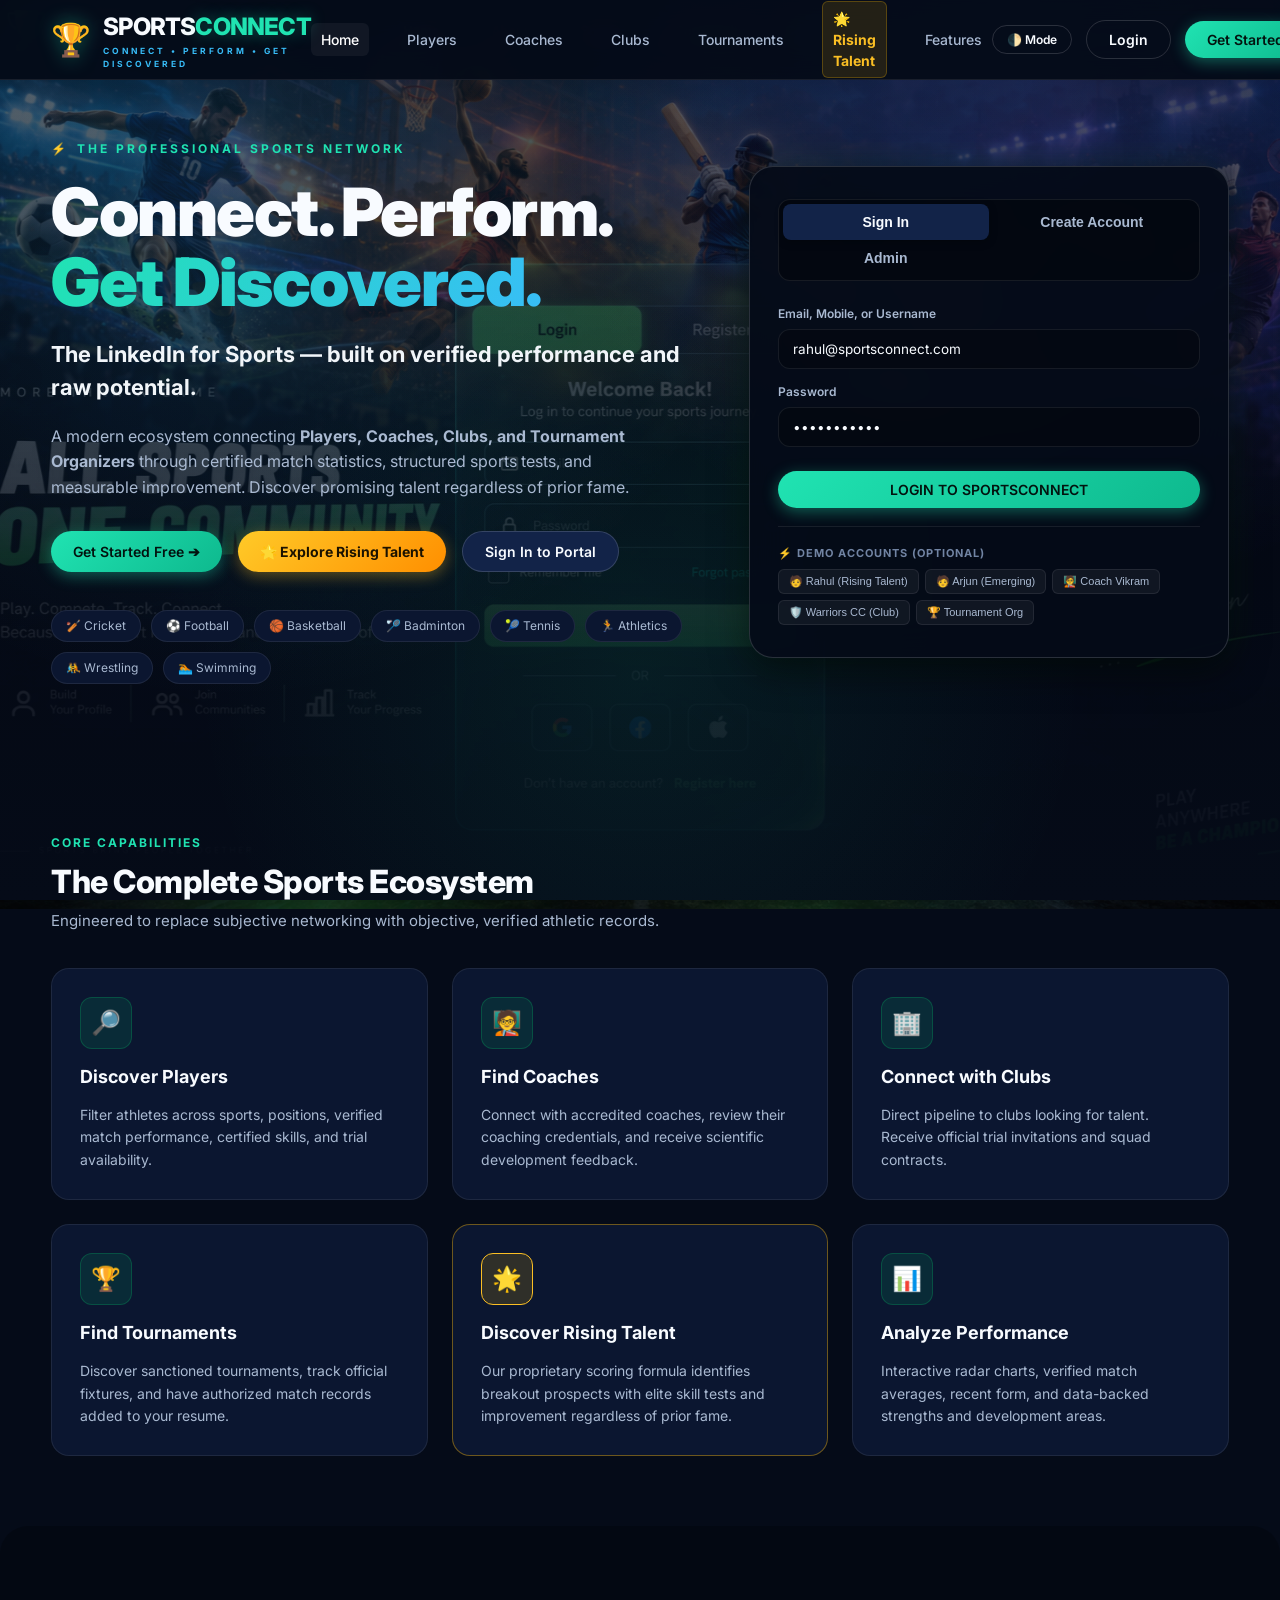
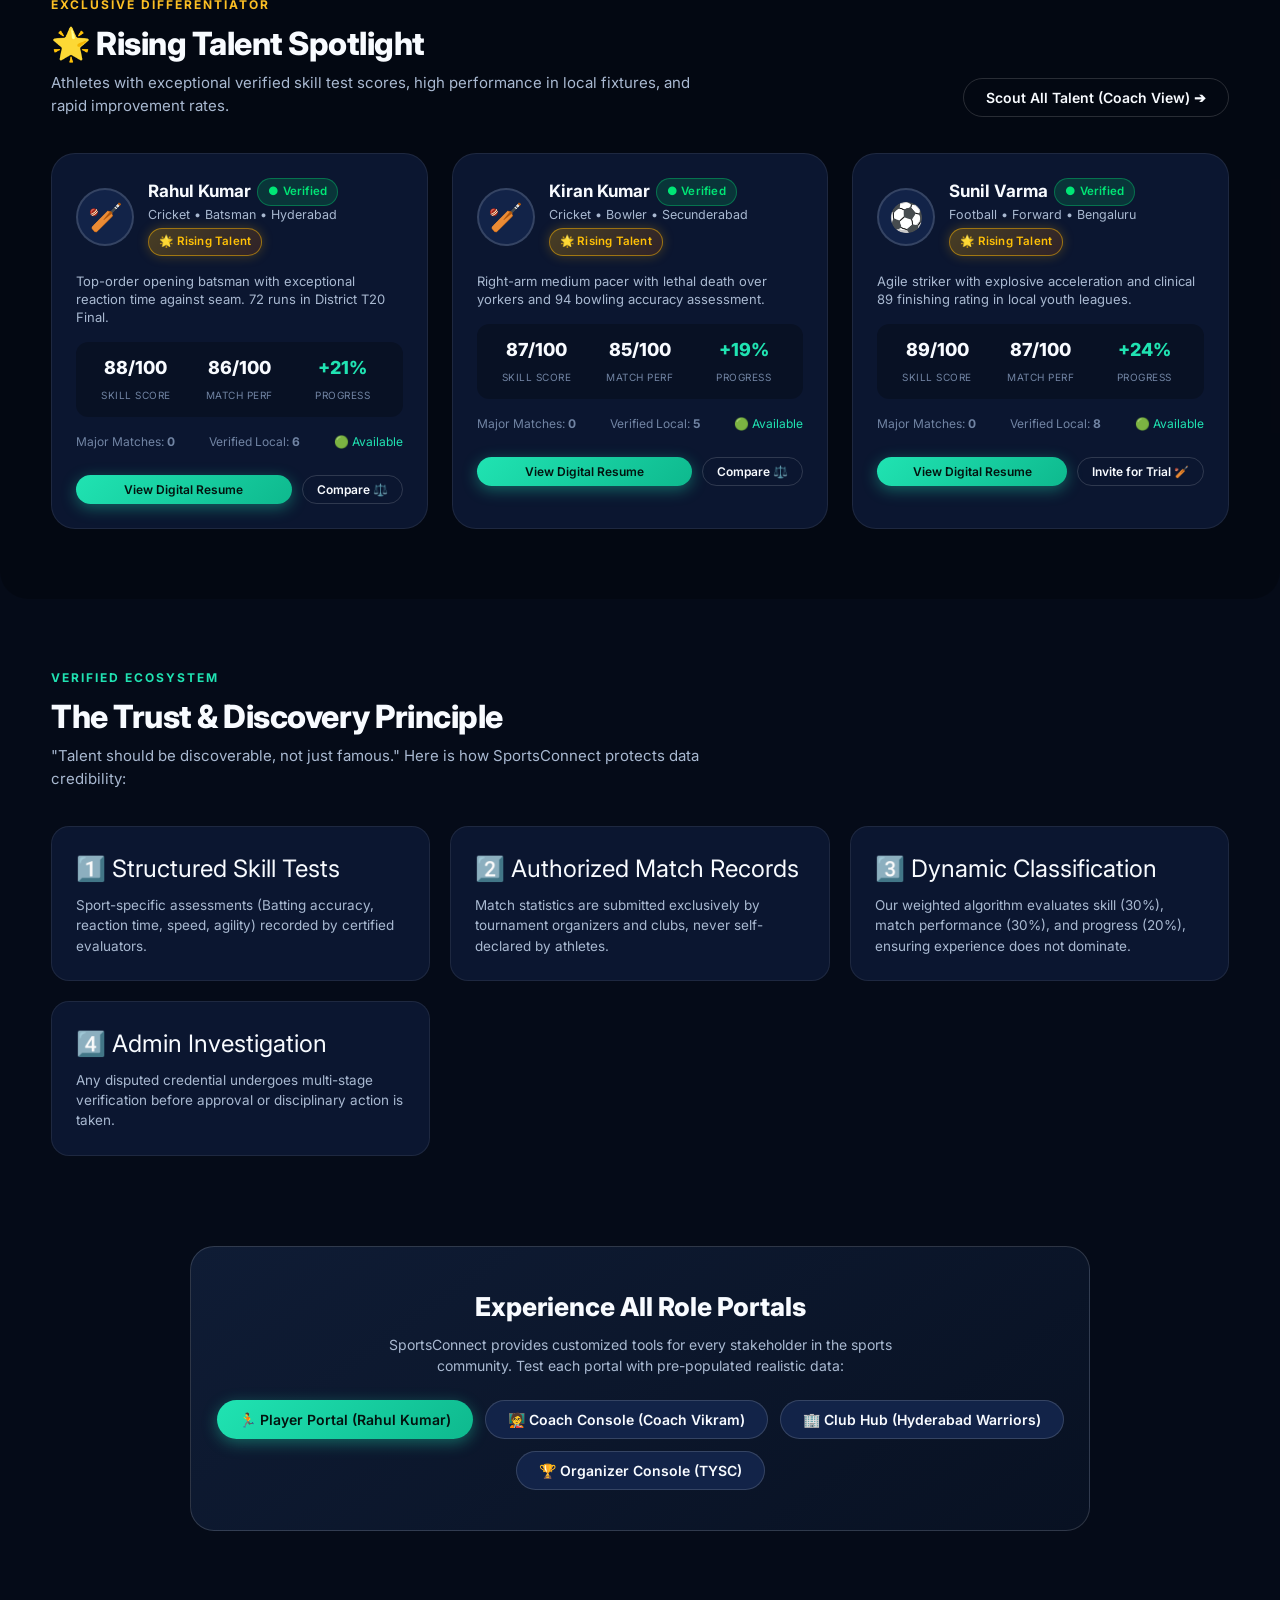
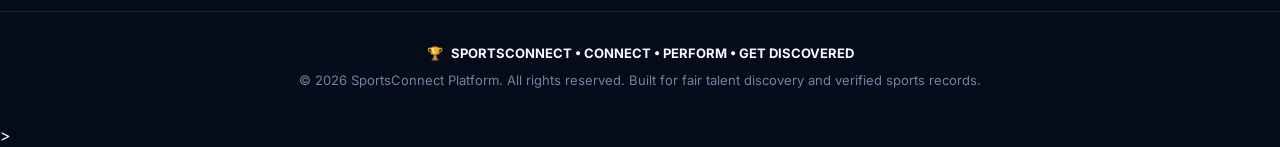
==== commit bc2227a5: "Fix admin login redirect to dedicated admin portal" ====
--- a/index.html
+++ b/index.html
@@ -146,6 +146,7 @@
           <div class="role-select-grid">
             <button class="role-btn selected" id="roleBtnPlayer" onclick="selectRole('Player')"><span class="icon">🏃</span><div><b>Player</b><small>Get Discovered</small></div></button>
             <button class="role-btn" id="roleBtnCoach" onclick="selectRole('Coach')"><span class="icon">🧑‍🏫</span><div><b>Coach</b><small>Scout & Train</small></div></button>
+            <button class="role-btn" id="roleBtnClub" onclick="selectRole('Club')"><span class="icon">🏢</span><div><b>Club</b><small>Recruit Squads</small></div></button>
             <button class="role-btn" id="roleBtnOrganizer" onclick="selectRole('Organizer')"><span class="icon">🏆</span><div><b>Organizer</b><small>Host & Verify</small></div></button>
             <button class="role-btn" id="roleBtnReferee" onclick="selectRole('Referee')"><span class="icon">🧑‍⚖️</span><div><b>Referee</b><small>Manage Games</small></div></button>
           </div>
@@ -156,7 +157,7 @@
           </div>
           <div style="display:grid;grid-template-columns:1fr 1fr;gap:10px;">
             <div class="form-group"><label class="form-label">Email</label><input id="regEmail" type="email" class="form-input" placeholder="Email address" required></div>
-            <div class="form-group"><label class="form-label">Password</label><input id="regPassword" type="password" class="form-input" placeholder="Create password" minlength="6" required></div>
+            <div class="form-group"><label class="form-label">Password</label><input id="regPassword" type="password" class="form-input" placeholder="Create password (8+ chars)" minlength="8" required></div>
           </div>
           <div id="registrationRoleDetails"></div>
           <button class="btn btn-primary" style="width:100%;margin-top:10px;" onclick="handleLandingRegister()">CREATE SPORTSCONNECT ACCOUNT</button>
@@ -480,7 +481,8 @@
       if (res.success && res.user && res.user.role === 'Admin') {
         SessionManager.setUser(res.user);
         UIController.showToast('Admin signed in successfully.');
-        showIndexDashboard(res.user);
+        // Admin gets the dedicated protected admin workspace.
+        setTimeout(() => { window.location.href = 'admin-portal.html'; }, 250);
       } else {
         UIController.showToast(res.error || 'Invalid Admin credentials.','info');
       }
--- a/style.css
+++ b/style.css
@@ -6,30 +6,32 @@
    ========================================================================== */
 
 :root {
-  --bg-primary: #080d1a;
-  --bg-surface: #0e172a;
-  --bg-surface-elevated: #15223c;
-  --bg-glass: rgba(14, 23, 42, 0.75);
-  --bg-glass-strong: rgba(10, 16, 32, 0.92);
+  --bg-primary: #050b18;
+  --bg-surface: #0b1630;
+  --bg-surface-elevated: #122348;
+  --bg-glass: rgba(11, 22, 48, 0.78);
+  --bg-glass-strong: rgba(5, 11, 24, 0.94);
   
-  --primary: #00e676;
-  --primary-glow: rgba(0, 230, 118, 0.35);
-  --primary-dark: #00b35c;
-  --cyan: #00d2ff;
-  --cyan-glow: rgba(0, 210, 255, 0.3);
-  --gold: #ffb800;
-  --gold-glow: rgba(255, 184, 0, 0.35);
-  --rose: #ff3366;
-  --amber: #ff9800;
+  --primary: #20e3b2;
+  --primary-glow: rgba(32, 227, 178, 0.38);
+  --primary-dark: #0eb98e;
+  --cyan: #38bdf8;
+  --cyan-glow: rgba(56, 189, 248, 0.34);
+  --gold: #fbbf24;
+  --gold-glow: rgba(251, 191, 36, 0.36);
+  --rose: #fb4f8a;
+  --amber: #fb923c;
+  --purple: #8b5cf6;
+  --purple-glow: rgba(139, 92, 246, 0.32);
   
   --border-subtle: rgba(255, 255, 255, 0.08);
   --border-medium: rgba(255, 255, 255, 0.15);
-  --border-focus: #00e676;
+  --border-focus: #20e3b2;
   
-  --text-primary: #ffffff;
-  --text-secondary: #94a3b8;
-  --text-muted: #64748b;
-  --text-on-primary: #041208;
+  --text-primary: #f8fbff;
+  --text-secondary: #a9b9d1;
+  --text-muted: #7184a3;
+  --text-on-primary: #03130f;
   
   --shadow-sm: 0 2px 8px rgba(0, 0, 0, 0.35);
   --shadow-md: 0 6px 20px rgba(0, 0, 0, 0.45);
@@ -89,8 +91,10 @@
 .bg-overlay {
   position: fixed;
   inset: 0;
-  background: radial-gradient(circle at 50% 20%, rgba(0, 230, 118, 0.08), transparent 70%),
-              linear-gradient(180deg, rgba(8, 13, 26, 0.6) 0%, rgba(8, 13, 26, 0.94) 75%, #080d1a 100%);
+  background: radial-gradient(circle at 18% 18%, rgba(56, 189, 248, 0.13), transparent 42%),
+              radial-gradient(circle at 82% 12%, rgba(139, 92, 246, 0.13), transparent 38%),
+              radial-gradient(circle at 50% 75%, rgba(32, 227, 178, 0.08), transparent 48%),
+              linear-gradient(180deg, rgba(5, 11, 24, 0.45) 0%, rgba(5, 11, 24, 0.86) 72%, #050b18 100%);
   z-index: -2;
 }
 @keyframes stadiumBreathe {
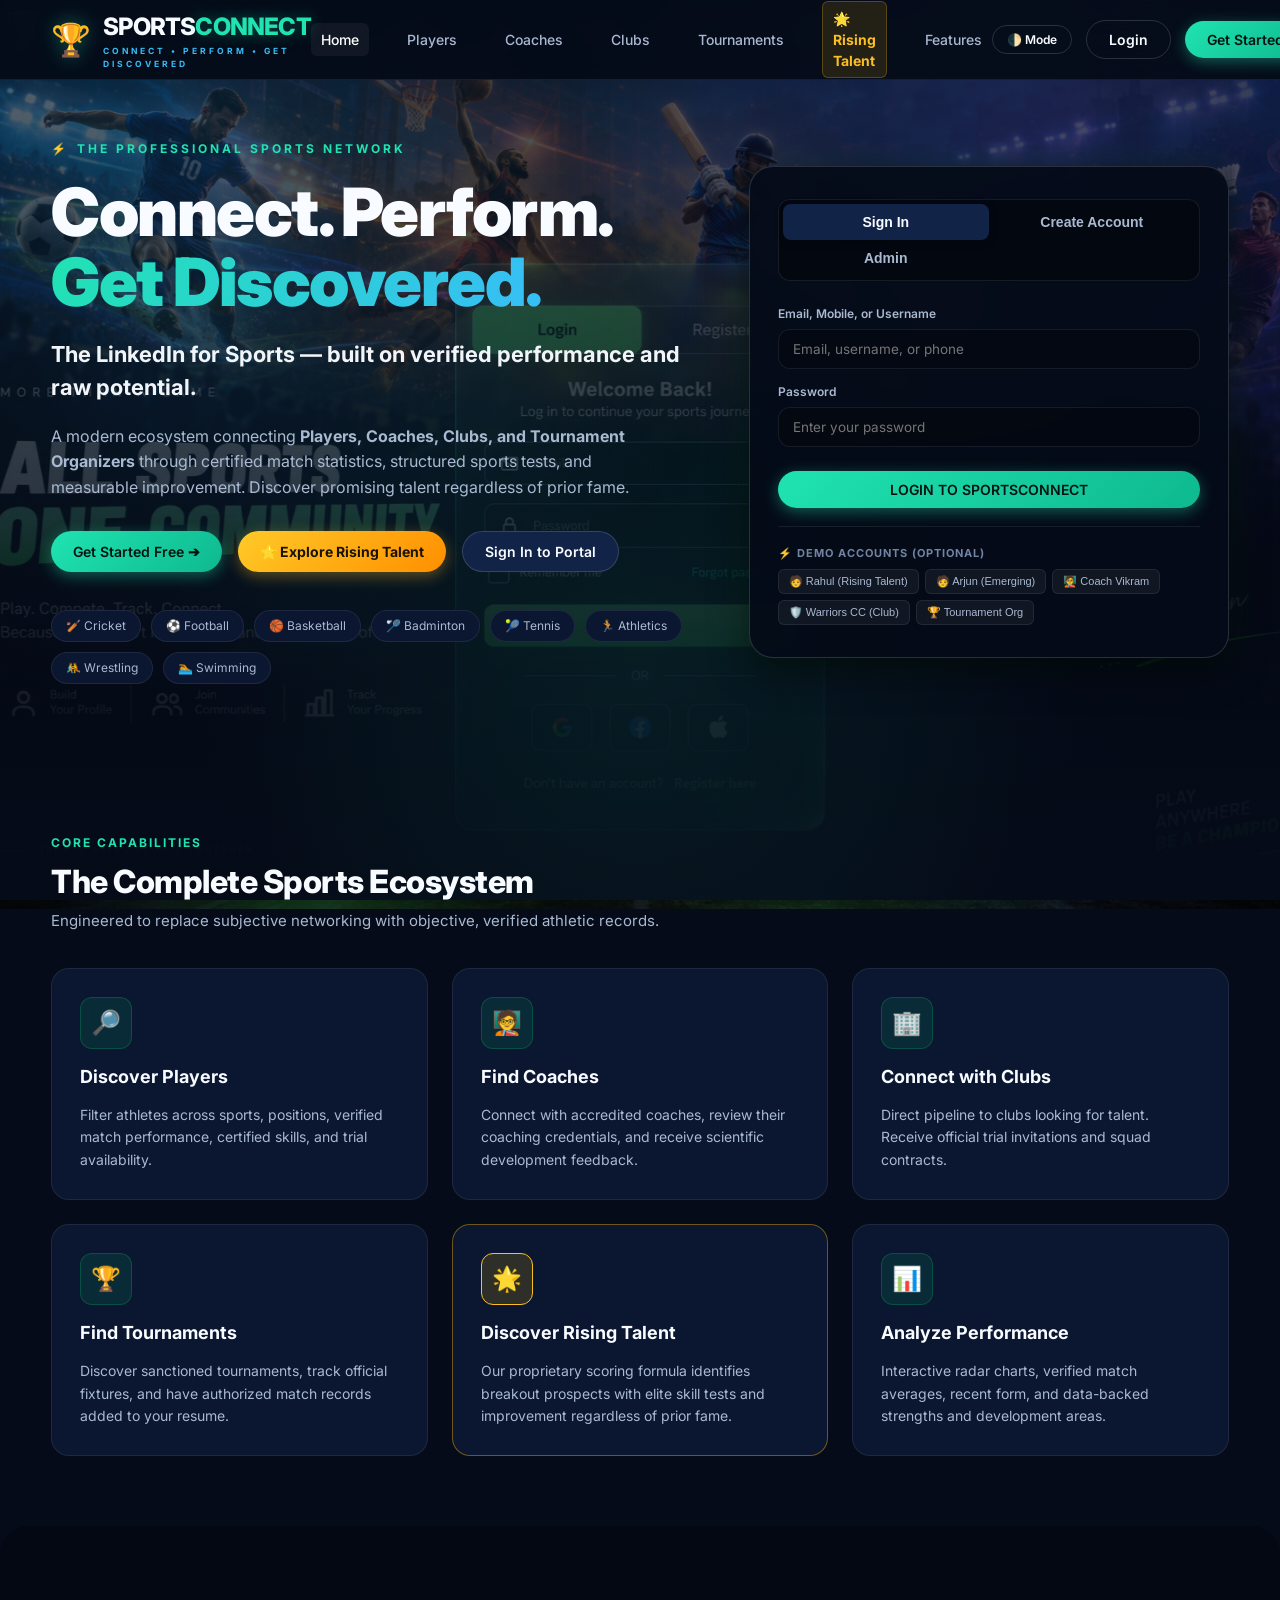
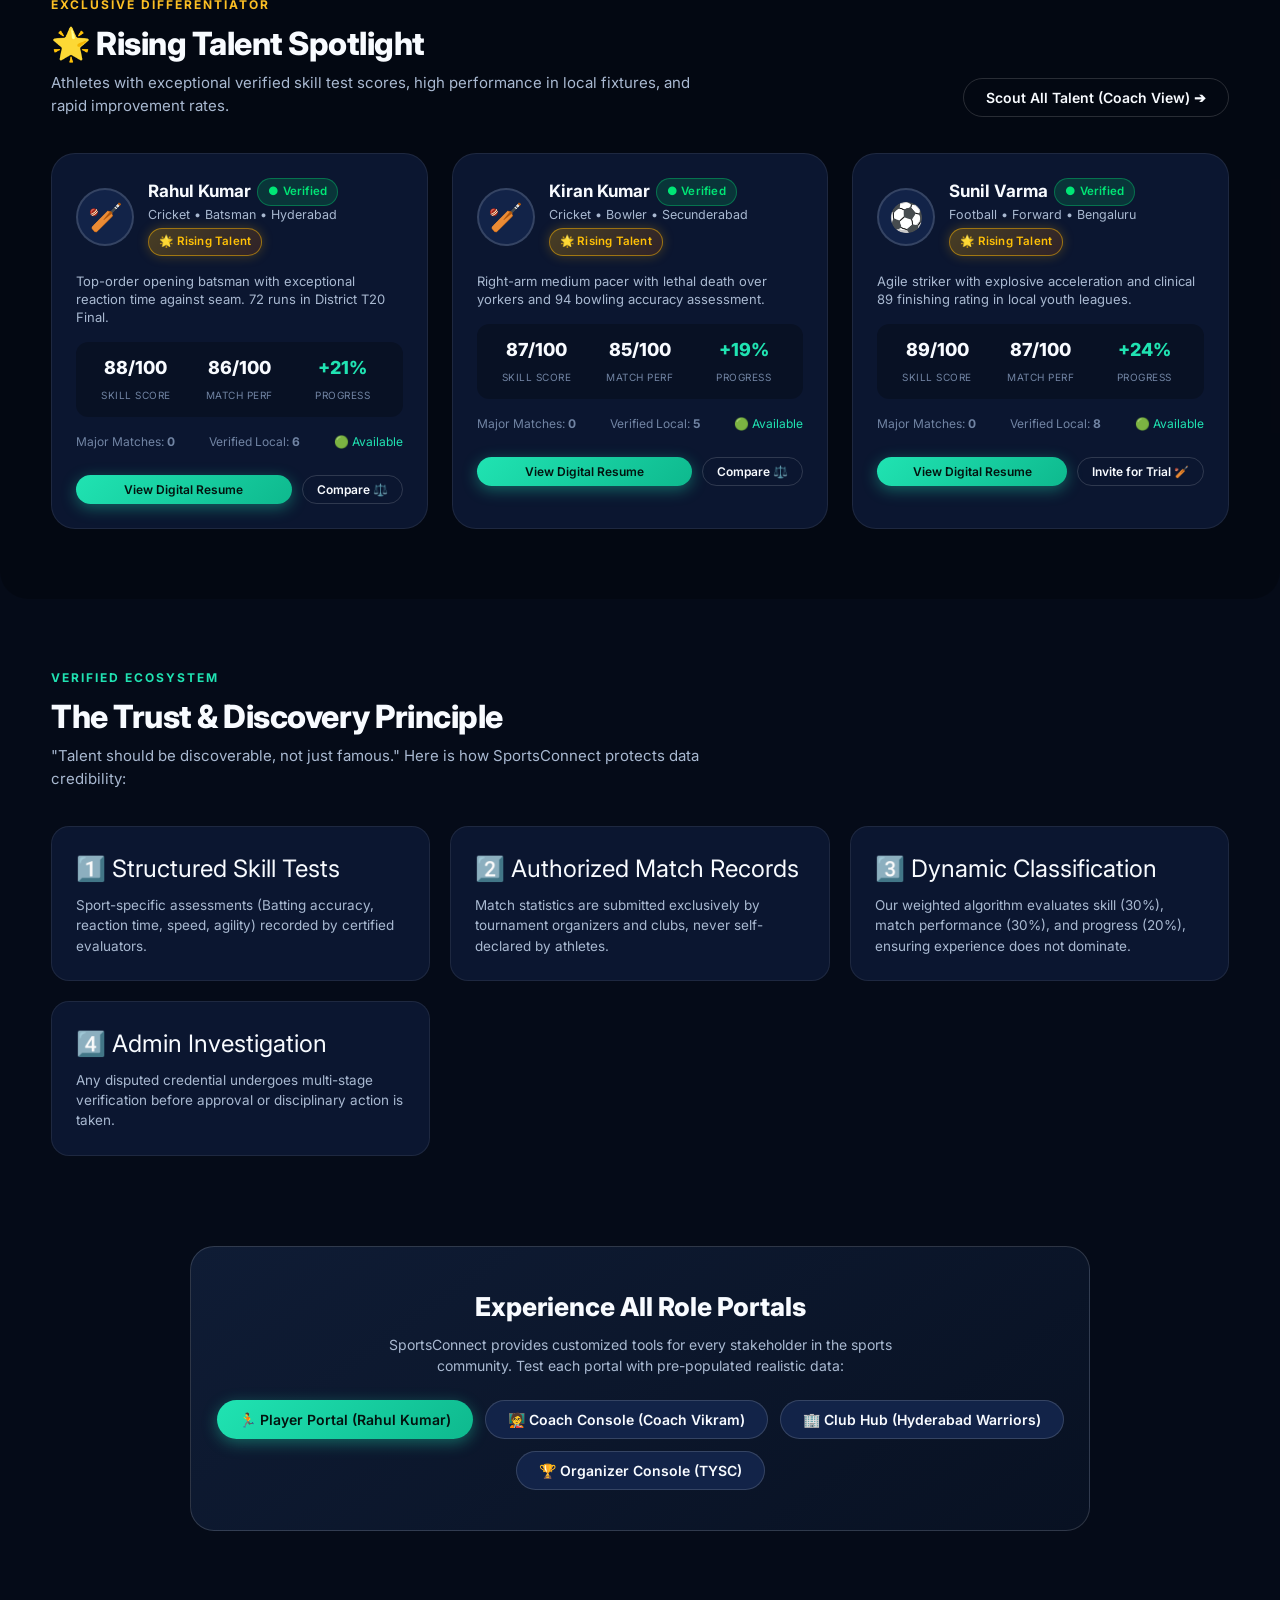
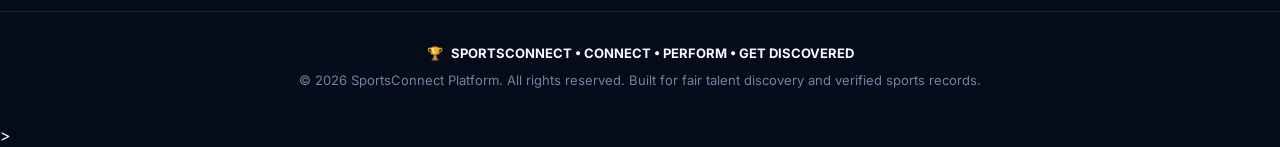
==== commit 51d2e599: "Verify server session before restoring signed-in landing UI" ====
--- a/index.html
+++ b/index.html
@@ -100,11 +100,11 @@
         <div id="landingLoginView">
           <div class="form-group">
             <label class="form-label">Email, Mobile, or Username</label>
-            <input id="loginIdent" class="form-input" placeholder="e.g. rahul@sportsconnect.com" value="rahul@sportsconnect.com">
+            <input id="loginIdent" class="form-input" placeholder="Email, username, or phone" autocomplete="username">
           </div>
           <div class="form-group">
             <label class="form-label">Password</label>
-            <input id="loginPass" type="password" class="form-input" placeholder="••••••••" value="password123">
+            <input id="loginPass" type="password" class="form-input" placeholder="Enter your password" autocomplete="current-password">
           </div>
 
           <button class="btn btn-primary" style="width:100%; margin-top:10px;" onclick="handleLandingLogin()">
@@ -488,7 +488,7 @@
       }
     }
     async function handleLandingLogin() {
-      const id=document.getElementById('loginIdent').value.trim(), pass=document.getElementById('loginPass').value.trim();
+      const id=document.getElementById('loginIdent').value.trim(), pass=document.getElementById('loginPass').value;
       const res=await DataService.login(id,pass);
       if(res.success&&res.user){SessionManager.setUser(res.user);UIController.showToast('Signed in successfully as '+res.user.full_name);setTimeout(()=>SessionManager.redirectForRole(res.user.role),300);}
       else if(res.account_exists===false&&id.includes('@')){switchLandingTab('register');document.getElementById('regEmail').value=id.toLowerCase();UIController.showToast('No account found. Create a new SportsConnect account.','info');}
@@ -529,9 +529,41 @@
       document.getElementById('indexModuleText').textContent=`${title} is opened from the ${role} workspace. This single-page shell is ready to connect each module to the backend APIs without changing the account identity or leaving index.html.`;
     }
     function escapeIndex(v){return String(v??'').replace(/[&<>'"]/g,c=>({'&':'&amp;','<':'&lt;','>':'&gt;',"'":'&#39;','"':'&quot;'}[c]));}
-    document.addEventListener('DOMContentLoaded',()=>{
-      const u=SessionManager.getUser&&SessionManager.getUser();
-      if(u) showIndexDashboard(u);
+    document.addEventListener('DOMContentLoaded', async () => {
+      const cachedUser = SessionManager.getUser && SessionManager.getUser();
+      if (!cachedUser) return;
+
+      const isAdmin = cachedUser.role === 'Admin';
+      const endpoint = isAdmin ? '/api/admin/session' : '/api/auth/me';
+      try {
+        const response = await fetch(endpoint, {
+          credentials: 'same-origin',
+          cache: 'no-store'
+        });
+        if (!response.ok) throw new Error('Session is no longer valid');
+        const payload = await response.json();
+        if (isAdmin) {
+          if (!payload.user || payload.user.role !== 'Admin') throw new Error('Invalid admin session');
+          window.location.replace('admin-portal.html');
+          return;
+        }
+        const user = payload.user;
+        if (!user || user.status === 'suspended') throw new Error('Invalid user session');
+        SessionManager.setUser(user);
+        showIndexDashboard(user);
+      } catch (error) {
+        // Browser storage is only a presentation cache; it cannot keep a user signed in.
+        localStorage.removeItem('scUser');
+        localStorage.removeItem('sporthubUser');
+        const app = document.getElementById('indexApp');
+        if (app) app.style.display = 'none';
+        const home = document.getElementById('home');
+        if (home) home.style.display = '';
+        const features = document.getElementById('features');
+        if (features) features.style.display = '';
+        const footer = document.querySelector('footer');
+        if (footer) footer.style.display = '';
+      }
     });
   </script>
 >
